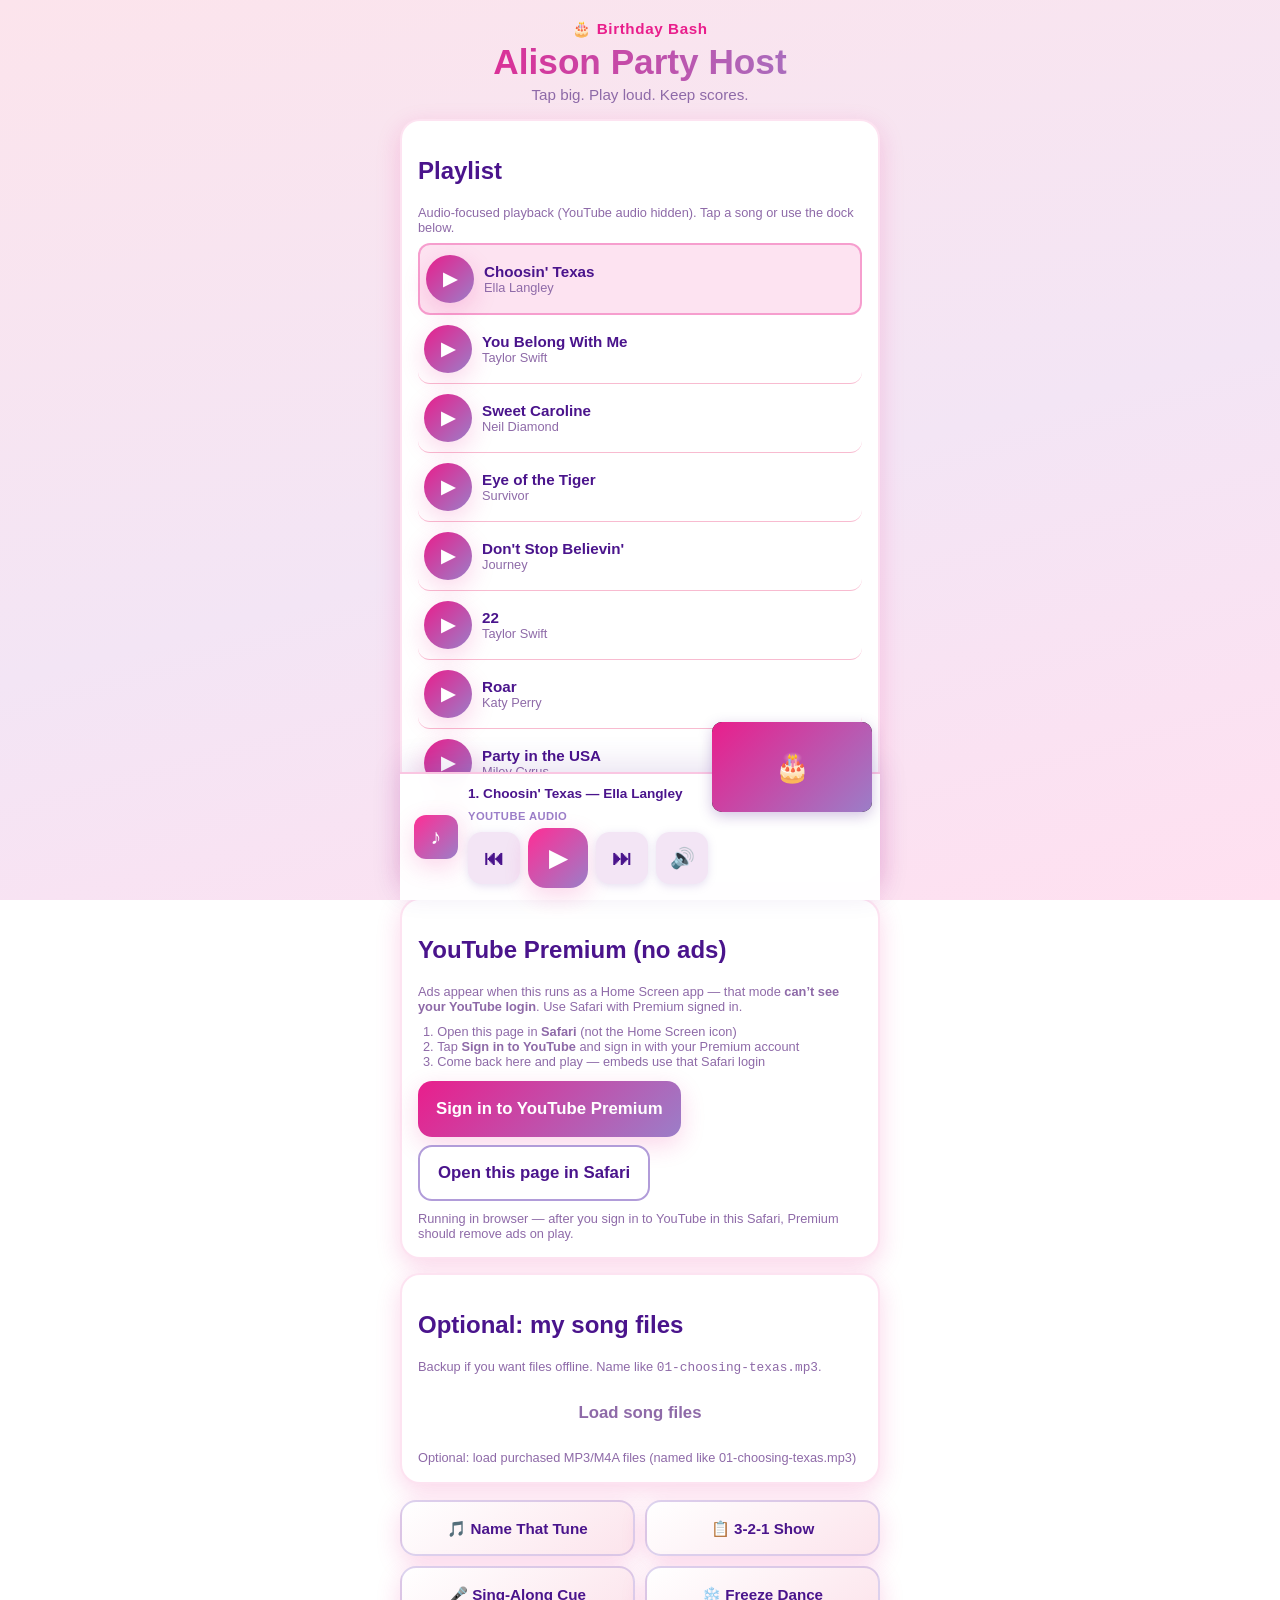
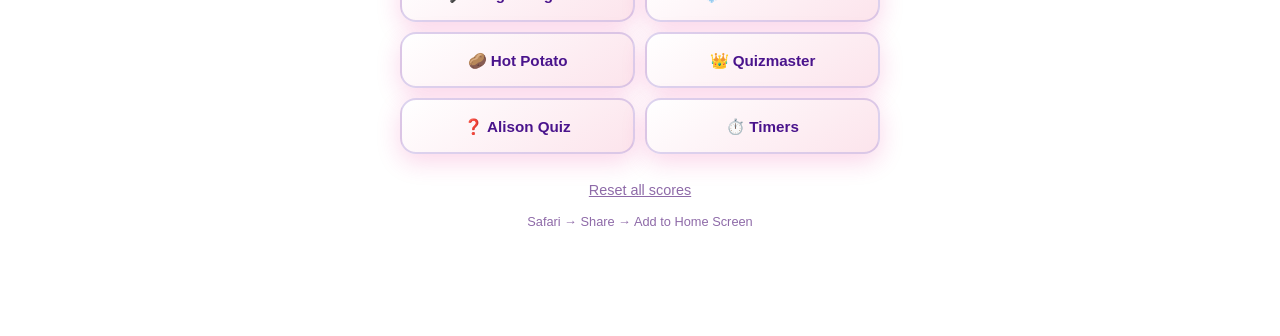
==== index.html @ 5fff385f "Use Safari YouTube login for Premium ads-off; leave standalone PWA." ====
<!DOCTYPE html>
<html lang="en">
<head>
  <meta charset="UTF-8" />
  <meta name="viewport" content="width=device-width, initial-scale=1, viewport-fit=cover, maximum-scale=1, user-scalable=no" />
  <meta name="apple-mobile-web-app-capable" content="no" />
  <meta name="apple-mobile-web-app-status-bar-style" content="black-translucent" />
  <meta name="apple-mobile-web-app-title" content="Alison Party" />
  <meta name="theme-color" content="#e91e8c" />
  <meta name="description" content="Birthday party game host for Alison" />
  <link rel="manifest" href="manifest.json" />
  <link rel="apple-touch-icon" href="icons/icon-192.png" />
  <link rel="icon" type="image/png" sizes="192x192" href="icons/icon-192.png" />
  <link rel="icon" type="image/svg+xml" href="icons/icon.svg" />
  <title>Alison Party Host 🎂</title>
  <style>
/* Alison Party Host — pink/lilac mobile-first PWA */
:root {
  --pink: #e91e8c;
  --pink-hot: #ff2d95;
  --lilac: #b19cd9;
  --lilac-deep: #9b7ec8;
  --bg: #fce4ec;
  --bg2: #f3e5f5;
  --card: #ffffff;
  --ink: #4a148c;
  --ink-soft: #6a1b9a;
  --muted: #8e6aa8;
  --success: #2e7d32;
  --danger: #c62828;
  --gold: #ffd54f;
  --shadow: 0 8px 24px rgba(233, 30, 140, 0.18);
  --radius: 20px;
  --tap: 56px;
  --safe-top: env(safe-area-inset-top, 0px);
  --safe-bot: env(safe-area-inset-bottom, 0px);
  --font: -apple-system, BlinkMacSystemFont, "Segoe UI", Roboto, "Helvetica Neue", sans-serif;
}

*, *::before, *::after { box-sizing: border-box; }

html, body {
  margin: 0;
  padding: 0;
  min-height: 100%;
  font-family: var(--font);
  background: linear-gradient(165deg, var(--bg) 0%, var(--bg2) 55%, #ffe0f0 100%);
  background-attachment: fixed;
  color: var(--ink);
  -webkit-tap-highlight-color: transparent;
  -webkit-text-size-adjust: 100%;
  touch-action: manipulation;
  user-select: none;
}

body {
  padding: calc(12px + var(--safe-top)) 14px calc(100px + var(--safe-bot));
}

#app {
  max-width: 480px;
  margin: 0 auto;
}

.view { display: none; animation: fadeIn 0.25s ease; }
.view.active { display: block; }

@keyframes fadeIn {
  from { opacity: 0; transform: translateY(6px); }
  to { opacity: 1; transform: none; }
}

/* Hero */
.hero {
  text-align: center;
  padding: 8px 4px 16px;
}
.eyebrow {
  margin: 0;
  font-size: 0.95rem;
  font-weight: 700;
  letter-spacing: 0.04em;
  color: var(--pink);
}
.hero h1 {
  margin: 4px 0;
  font-size: clamp(1.7rem, 7vw, 2.2rem);
  line-height: 1.15;
  background: linear-gradient(90deg, var(--pink), var(--lilac-deep));
  -webkit-background-clip: text;
  background-clip: text;
  color: transparent;
}
.sub {
  margin: 0;
  color: var(--muted);
  font-size: 0.95rem;
}

/* Cards */
.card {
  background: var(--card);
  border-radius: var(--radius);
  padding: 16px;
  box-shadow: var(--shadow);
  margin-bottom: 14px;
  border: 2px solid rgba(233, 30, 140, 0.12);
}
.card.tip { font-size: 0.95rem; color: var(--ink-soft); line-height: 1.4; }
.label {
  margin: 0 0 4px;
  font-size: 0.75rem;
  text-transform: uppercase;
  letter-spacing: 0.08em;
  color: var(--muted);
  font-weight: 700;
}
.song-title {
  margin: 0 0 10px;
  font-size: 1.35rem;
  font-weight: 800;
  line-height: 1.25;
}

/* Playlist */
.playlist {
  margin: 0;
  padding: 0;
  list-style: none;
}
.playlist li {
  display: flex;
  align-items: center;
  gap: 10px;
  padding: 10px 6px;
  border-bottom: 1px solid #f8bbd0;
  font-weight: 600;
  font-size: 0.95rem;
  border-radius: 12px;
  cursor: pointer;
}
.playlist li:last-child { border-bottom: none; }
.playlist li.playing {
  background: rgba(233, 30, 140, 0.12);
  border: 2px solid rgba(233, 30, 140, 0.35);
}
.playlist-play {
  flex-shrink: 0;
  width: 48px;
  height: 48px;
  border: none;
  border-radius: 50%;
  background: linear-gradient(135deg, var(--pink), var(--lilac-deep));
  color: #fff;
  font-size: 1.1rem;
  font-weight: 800;
  cursor: pointer;
  box-shadow: var(--shadow);
}
.playlist-text { flex: 1; min-width: 0; }
.playlist-title { display: block; font-weight: 700; }
.playlist .artist {
  display: block;
  font-weight: 500;
  font-size: 0.8rem;
  color: var(--muted);
}

/* Game grid */
.game-grid {
  display: grid;
  grid-template-columns: 1fr 1fr;
  gap: 10px;
  margin: 16px 0;
}
.game-btn {
  min-height: var(--tap);
  padding: 14px 10px;
  border: none;
  border-radius: 16px;
  background: linear-gradient(145deg, #fff 0%, #fce4ec 100%);
  color: var(--ink);
  font-size: 0.95rem;
  font-weight: 800;
  box-shadow: var(--shadow);
  border: 2px solid rgba(177, 156, 217, 0.45);
  cursor: pointer;
  line-height: 1.25;
  transition: transform 0.12s ease, box-shadow 0.12s;
}
.game-btn:active {
  transform: scale(0.96);
  box-shadow: 0 2px 8px rgba(233, 30, 140, 0.2);
}

/* View bar */
.view-bar {
  display: flex;
  align-items: center;
  gap: 10px;
  margin-bottom: 14px;
}
.view-bar h1 {
  margin: 0;
  font-size: 1.35rem;
  flex: 1;
}
.back {
  width: 48px;
  height: 48px;
  border-radius: 14px;
  border: none;
  background: #fff;
  color: var(--pink);
  font-size: 1.4rem;
  font-weight: 700;
  box-shadow: var(--shadow);
  cursor: pointer;
  flex-shrink: 0;
}

.coach {
  margin: 0 0 14px;
  color: var(--ink-soft);
  font-size: 0.95rem;
  line-height: 1.4;
}

/* Buttons */
.btn {
  min-height: var(--tap);
  padding: 12px 18px;
  border-radius: 14px;
  border: none;
  font-size: 1.05rem;
  font-weight: 800;
  cursor: pointer;
  font-family: inherit;
}
.btn.primary {
  background: linear-gradient(135deg, var(--pink), var(--lilac-deep));
  color: #fff;
  box-shadow: var(--shadow);
}
.btn.secondary {
  background: #fff;
  color: var(--ink);
  border: 2px solid var(--lilac);
}
.btn.ghost {
  background: transparent;
  color: var(--muted);
  width: 100%;
  margin-top: 8px;
}
.btn.danger {
  background: var(--danger);
  color: #fff;
  width: 100%;
  margin-top: 10px;
}
.btn.circle {
  width: 56px;
  height: 56px;
  border-radius: 50%;
  background: var(--lilac);
  color: #fff;
  font-size: 1.6rem;
  padding: 0;
  display: grid;
  place-items: center;
}
.btn.timer-preset {
  background: #fff;
  border: 2px solid var(--pink);
  color: var(--pink);
  flex: 1;
  min-width: 0;
  font-size: 0.95rem;
}
.btn.timer-preset.active {
  background: var(--pink);
  color: #fff;
}

.mega {
  display: block;
  width: 100%;
  min-height: 72px;
  margin: 10px 0;
  border: none;
  border-radius: 18px;
  font-size: 1.35rem;
  font-weight: 900;
  letter-spacing: 0.02em;
  cursor: pointer;
  font-family: inherit;
  box-shadow: var(--shadow);
  color: #fff;
  background: linear-gradient(135deg, var(--pink-hot), var(--lilac-deep));
}
.mega:active { transform: scale(0.97); }
.mega.buzz { background: linear-gradient(135deg, #ff6f00, #e91e8c); font-size: 1.6rem; min-height: 88px; }
.mega.play { background: linear-gradient(135deg, #43a047, #66bb6a); }
.mega.freeze { background: linear-gradient(135deg, #1565c0, #7e57c2); }

.row-btns {
  display: flex;
  gap: 10px;
  margin: 12px 0;
}
.row-btns .btn, .row-btns .mega { flex: 1; }
.row-btns.stack { flex-direction: column; }

/* Countdown / status displays */
.countdown-display {
  background: #fff;
  border-radius: 24px;
  min-height: 140px;
  display: grid;
  place-items: center;
  text-align: center;
  font-size: clamp(2.4rem, 12vw, 3.5rem);
  font-weight: 900;
  color: var(--pink);
  box-shadow: var(--shadow);
  margin-bottom: 14px;
  border: 3px solid rgba(233, 30, 140, 0.25);
  padding: 20px;
  line-height: 1.1;
  word-break: break-word;
}
.countdown-display.dance { color: #2e7d32; }
.countdown-display.dance.frozen { color: #1565c0; background: #e3f2fd; }
.countdown-display.potato { color: #ef6c00; }
.countdown-display.potato.stopped { color: var(--danger); background: #ffebee; }
.countdown-display.qm { font-size: clamp(1.8rem, 8vw, 2.6rem); color: var(--lilac-deep); }
.countdown-display.timer { font-variant-numeric: tabular-nums; font-size: clamp(3rem, 16vw, 4.5rem); }
.countdown-display.pulse { animation: pulse 0.5s ease; }
@keyframes pulse {
  0%, 100% { transform: scale(1); }
  50% { transform: scale(1.04); }
}

/* Teams */
.team-scores {
  display: flex;
  flex-direction: column;
  gap: 10px;
  margin: 12px 0;
}
.team-row {
  display: grid;
  grid-template-columns: 1fr auto auto auto;
  gap: 8px;
  align-items: center;
  background: #fff;
  padding: 12px;
  border-radius: 16px;
  box-shadow: var(--shadow);
  border: 2px solid transparent;
}
.team-row.winner {
  border-color: var(--gold);
  background: #fffde7;
}
.team-name {
  font-weight: 900;
  font-size: 1.2rem;
}
.team-score {
  font-size: 1.6rem;
  font-weight: 900;
  min-width: 2.2ch;
  text-align: center;
  color: var(--pink);
  font-variant-numeric: tabular-nums;
}
.team-row .btn.circle {
  width: 48px;
  height: 48px;
  font-size: 1.4rem;
}

.buzz-result {
  text-align: center;
  font-size: 1.4rem;
  font-weight: 900;
  color: var(--pink);
  padding: 12px;
  background: #fff;
  border-radius: 14px;
  margin: 8px 0;
  box-shadow: var(--shadow);
}
.buzz-result.hidden, .hidden { display: none !important; }

/* Song pick chips (freeze etc.) */
.music-links {
  display: flex;
  flex-wrap: wrap;
  gap: 8px;
}
.music-link {
  display: inline-flex;
  align-items: center;
  gap: 4px;
  padding: 10px 14px;
  min-height: 44px;
  border-radius: 999px;
  background: #f3e5f5;
  color: var(--ink);
  text-decoration: none;
  font-size: 0.85rem;
  font-weight: 700;
  border: 1px solid var(--lilac);
  cursor: pointer;
  font-family: inherit;
}
.music-link:active { transform: scale(0.97); }

.playlist-mini {
  margin-top: 12px;
  justify-content: center;
}

.yt-note {
  background: #fff3e0;
  border: 2px solid #ffb74d;
  color: #e65100;
  border-radius: 14px;
  padding: 12px 14px;
  font-weight: 700;
  font-size: 0.9rem;
  line-height: 1.35;
  margin: 0 0 12px;
}
.yt-note.hidden { display: none !important; }

/* Persistent mini player */
.mini-player {
  position: fixed;
  left: 0;
  right: 0;
  bottom: 0;
  z-index: 90;
  display: flex;
  align-items: center;
  gap: 10px;
  max-width: 480px;
  margin: 0 auto;
  padding: 12px 14px calc(12px + var(--safe-bot));
  background: rgba(255, 255, 255, 0.96);
  backdrop-filter: blur(12px);
  -webkit-backdrop-filter: blur(12px);
  border-top: 2px solid rgba(233, 30, 140, 0.25);
  box-shadow: 0 -8px 28px rgba(74, 20, 140, 0.12);
}
.mini-player::before {
  content: "♪";
  flex-shrink: 0;
  width: 44px;
  height: 44px;
  border-radius: 12px;
  display: grid;
  place-items: center;
  font-size: 1.35rem;
  font-weight: 900;
  color: #fff;
  background: linear-gradient(135deg, var(--pink-hot), var(--lilac-deep));
  box-shadow: var(--shadow);
}
.yt-shell {
  /* In-viewport so iOS won't kill audio; cover hides ad video */
  position: fixed;
  right: 8px;
  bottom: calc(88px + env(safe-area-inset-bottom, 0px));
  width: 160px;
  height: 90px;
  z-index: 85;
  pointer-events: none;
  border-radius: 10px;
  overflow: hidden;
  box-shadow: 0 4px 14px rgba(74, 20, 140, 0.25);
}
.yt-frame {
  position: absolute;
  inset: 0;
  width: 160px;
  height: 90px;
  opacity: 1;
  border: 0;
  background: #000;
}
.yt-frame iframe {
  width: 160px !important;
  height: 90px !important;
  border: 0;
  pointer-events: none;
}
.yt-cover {
  position: absolute;
  inset: 0;
  display: grid;
  place-items: center;
  font-size: 1.75rem;
  background: linear-gradient(135deg, #e91e8c, #9b7ec8);
  color: #fff;
  z-index: 2;
}
.mini-main {
  flex: 1;
  min-width: 0;
  display: flex;
  flex-direction: column;
  gap: 6px;
}
.mini-song-title {
  margin: 0;
  font-size: 0.85rem;
  font-weight: 800;
  color: var(--ink);
  white-space: nowrap;
  overflow: hidden;
  text-overflow: ellipsis;
  line-height: 1.2;
}
.mini-controls {
  display: flex;
  gap: 8px;
  align-items: center;
}
.mini-btn {
  width: 52px;
  height: 52px;
  border: none;
  border-radius: 14px;
  background: #f3e5f5;
  color: var(--ink);
  font-size: 1.25rem;
  font-weight: 800;
  cursor: pointer;
  font-family: inherit;
  box-shadow: 0 2px 8px rgba(155, 126, 200, 0.25);
  touch-action: manipulation;
  user-select: none;
  -webkit-user-select: none;
  -webkit-tap-highlight-color: transparent;
}
.mini-btn.play {
  width: 60px;
  height: 60px;
  border-radius: 18px;
  background: linear-gradient(135deg, var(--pink-hot), var(--lilac-deep));
  color: #fff;
  font-size: 1.45rem;
  box-shadow: var(--shadow);
}
.mini-btn:active { transform: scale(0.94); }

/* Cue steps */
.cue-steps {
  margin-top: 12px;
  display: flex;
  flex-direction: column;
  gap: 10px;
}
.cue-step {
  padding: 14px 16px;
  border-radius: 14px;
  font-weight: 800;
  font-size: 1.05rem;
  line-height: 1.3;
}
.cue-step.play { background: #e8f5e9; color: #1b5e20; border: 2px solid #81c784; }
.cue-step.mute { background: #ffebee; color: #b71c1c; border: 2px solid #ef9a9a; }
.cue-step.kids { background: #fff8e1; color: #e65100; border: 2px solid #ffcc80; }
.cue-step .step-num {
  display: inline-block;
  width: 28px;
  height: 28px;
  border-radius: 50%;
  background: currentColor;
  color: #fff;
  text-align: center;
  line-height: 28px;
  font-size: 0.85rem;
  margin-right: 8px;
  vertical-align: middle;
  /* fix: white text on colored bg via mix */
}
.cue-step.play .step-num { background: #1b5e20; color: #fff; }
.cue-step.mute .step-num { background: #b71c1c; color: #fff; }
.cue-step.kids .step-num { background: #e65100; color: #fff; }

.mega.mute-toggle {
  display: block;
  width: 100%;
  min-height: 96px;
  font-size: 1.75rem;
  letter-spacing: 0.04em;
  transition: background 0.15s ease, box-shadow 0.15s ease;
  touch-action: manipulation;
  user-select: none;
  -webkit-user-select: none;
  -webkit-tap-highlight-color: transparent;
}
.mega.mute-toggle.is-unmuted {
  background: linear-gradient(135deg, #e65100, #d32f2f);
  box-shadow: 0 8px 22px rgba(211, 47, 47, 0.4);
}
.mega.mute-toggle.is-muted {
  background: linear-gradient(135deg, #2e7d32, #66bb6a);
  box-shadow: 0 8px 22px rgba(46, 125, 50, 0.4);
}

.mute-status {
  margin: -0.25rem 0 0.35rem;
  padding: 0 0.25rem;
  font-size: 0.9rem;
  font-weight: 700;
  line-height: 1.35;
  color: var(--muted);
  text-align: center;
}
.mute-status.is-muted {
  color: #b71c1c;
}

.cue-timing {
  margin: 0 0 8px;
  font-size: 0.85rem;
  font-weight: 700;
  color: var(--muted);
  text-align: center;
}

.cue-step.active {
  box-shadow: 0 0 0 3px rgba(233, 30, 140, 0.45);
  transform: scale(1.02);
}
.cue-step.flash {
  animation: cueFlash 0.7s ease;
}
@keyframes cueFlash {
  0% { filter: brightness(1.25); }
  100% { filter: none; }
}
.cue-step.mute.active {
  background: #ffcdd2;
  border-color: #c62828;
}
.cue-step.kids.active {
  background: #ffe0b2;
  border-color: #ef6c00;
}
.cue-step.play.active {
  background: #c8e6c9;
  border-color: #2e7d32;
}

/* Freeze / potato extras */
.elim-row {
  display: flex;
  align-items: center;
  justify-content: center;
  gap: 16px;
  margin: 8px 0;
}
.big-num {
  font-size: 3rem;
  font-weight: 900;
  color: var(--pink);
  min-width: 2.5ch;
  text-align: center;
  font-variant-numeric: tabular-nums;
}
.timer-readout {
  text-align: center;
  font-size: 1.5rem;
  font-weight: 800;
  color: var(--muted);
  margin: -6px 0 10px;
  font-variant-numeric: tabular-nums;
}
.timer-presets {
  display: flex;
  gap: 8px;
  margin-bottom: 12px;
}


/* Alison Quiz */
.quiz-title {
  text-align: center;
  font-weight: 800;
  font-size: clamp(1.15rem, 4.5vw, 1.45rem);
  color: var(--pink);
  margin: 0 0 4px;
  letter-spacing: -0.01em;
}
.quiz-progress {
  text-align: center;
  font-weight: 700;
  font-size: 0.95rem;
  color: var(--muted);
  margin: 0 0 12px;
}
.quiz-card {
  margin-bottom: 12px;
}
.quiz-question {
  font-size: clamp(1.25rem, 5.5vw, 1.75rem);
  font-weight: 800;
  line-height: 1.35;
  color: var(--ink);
  margin: 0;
  text-align: center;
}
.quiz-choices {
  display: flex;
  flex-wrap: wrap;
  gap: 8px;
  justify-content: center;
  margin-top: 14px;
}
.quiz-chip {
  display: inline-block;
  padding: 10px 14px;
  border-radius: 999px;
  background: linear-gradient(135deg, #fce4ec, #f3e5f5);
  border: 2px solid var(--lilac);
  color: var(--ink);
  font-weight: 700;
  font-size: 0.95rem;
  line-height: 1.2;
}
#trivia-prev:disabled,
#trivia-next:disabled {
  opacity: 0.45;
  pointer-events: none;
}

/* Quizmaster */
.field-label {
  display: block;
  font-weight: 700;
  margin-bottom: 6px;
  font-size: 0.9rem;
}
textarea {
  width: 100%;
  border: 2px solid var(--lilac);
  border-radius: 12px;
  padding: 12px;
  font-family: inherit;
  font-size: 1rem;
  resize: vertical;
  margin-bottom: 10px;
  color: var(--ink);
  user-select: text;
  -webkit-user-select: text;
}

.home-foot {
  text-align: center;
  margin-top: 8px;
  padding-bottom: 8px;
}
.linkish {
  background: none;
  border: none;
  color: var(--muted);
  text-decoration: underline;
  font-size: 0.9rem;
  cursor: pointer;
  padding: 12px;
  font-family: inherit;
}
.hint {
  margin: 4px 0 0;
  font-size: 0.8rem;
  color: var(--muted);
}

/* Toast */
.toast {
  position: fixed;
  left: 50%;
  bottom: calc(100px + var(--safe-bot));
  transform: translateX(-50%);
  background: var(--ink);
  color: #fff;
  padding: 12px 20px;
  border-radius: 999px;
  font-weight: 700;
  font-size: 0.95rem;
  z-index: 100;
  box-shadow: 0 8px 24px rgba(0,0,0,0.25);
  max-width: 90vw;
  text-align: center;
}
.toast.hidden { display: none; }

/* Standalone PWA polish */
@media (display-mode: standalone) {
  body { padding-top: calc(20px + var(--safe-top)); }
}

@media (min-width: 500px) {
  .game-grid { grid-template-columns: 1fr 1fr; }
}

.buzz-grid {
  display: grid;
  grid-template-columns: 1fr 1fr 1fr;
  gap: 8px;
  margin: 8px 0 4px;
}
.buzz-grid .mega.buzz {
  margin: 0;
  min-height: 80px;
  font-size: 1.25rem;
  padding: 12px 6px;
}
.buzz-grid .mega.buzz:nth-child(1) { background: linear-gradient(135deg, #e91e8c, #f06292); }
.buzz-grid .mega.buzz:nth-child(2) { background: linear-gradient(135deg, #7e57c2, #b39ddb); }
.buzz-grid .mega.buzz:nth-child(3) { background: linear-gradient(135deg, #ff6f00, #ffb74d); }
.buzz-grid .mega.buzz:disabled {
  opacity: 0.45;
  transform: none;
}

/* Local audio + audio dock extras */
.local-audio-card label.btn {
  display: inline-flex;
  align-items: center;
  justify-content: center;
  cursor: pointer;
  margin: 0;
}
.local-audio-card input[type="file"] {
  position: absolute;
  width: 1px;
  height: 1px;
  opacity: 0;
  overflow: hidden;
  clip: rect(0,0,0,0);
}
#local-audio-status {
  margin: 8px 0 0;
  font-size: 0.8rem;
  color: var(--muted);
  line-height: 1.35;
}
#audio-source-badge {
  display: inline-block;
  margin-top: 2px;
  font-size: 0.7rem;
  font-weight: 800;
  letter-spacing: 0.04em;
  text-transform: uppercase;
  color: var(--lilac-deep);
}
#audio-source-badge.local { color: var(--success); }
.local-tag {
  font-style: normal;
  font-size: 0.7rem;
  font-weight: 800;
  color: var(--success);
  background: #e8f5e9;
  padding: 2px 6px;
  border-radius: 999px;
  margin-left: 4px;
  vertical-align: middle;
}
.playlist li.has-local .playlist-play {
  box-shadow: 0 0 0 2px #81c784;
}

.potato-song {
  text-align: center;
  font-size: 0.95rem;
  font-weight: 700;
  color: var(--muted);
  margin: -4px 0 8px;
}
.potato-progress-wrap {
  height: 6px;
  border-radius: 999px;
  background: rgba(239, 108, 0, 0.18);
  margin: 0 24px 12px;
  overflow: hidden;
}
.potato-progress-wrap.hidden { display: none; }
.potato-progress {
  height: 100%;
  width: 0%;
  border-radius: 999px;
  background: linear-gradient(90deg, #ffb74d, #ef6c00);
}
.countdown-display.potato.passing {
  animation: potato-spin-vibe 1.1s ease-in-out infinite;
}
@keyframes potato-spin-vibe {
  0%, 100% { transform: scale(1) rotate(-2deg); }
  50% { transform: scale(1.04) rotate(2deg); }
}
.timer-readout.flash-stop {
  color: var(--danger);
  font-weight: 900;
}




#view-lyrics {
  padding-bottom: 24px;
}
#view-lyrics .mega.mute-toggle {
  position: relative;
  z-index: 5;
}

</style>
</head>
<body>
  <div id="app">
    <!-- HOME -->
    <section id="view-home" class="view active">
      <header class="hero">
        <p class="eyebrow">🎂 Birthday Bash</p>
        <h1>Alison Party Host</h1>
        <p class="sub">Tap big. Play loud. Keep scores.</p>
      </header>

      <p id="yt-note" class="yt-note hidden" role="status"></p>

      <div class="card playlist-card">
        <h2>Playlist</h2>
        <p class="hint" style="margin:0 0 8px">Audio-focused playback (YouTube audio hidden). Tap a song or use the dock below.</p>
        <ol id="playlist" class="playlist"></ol>
      </div>

      <div class="card premium-card" id="premium-card">
        <h2>YouTube Premium (no ads)</h2>
        <p class="hint" style="margin:0 0 10px">Ads appear when this runs as a Home Screen app — that mode <strong>can’t see your YouTube login</strong>. Use Safari with Premium signed in.</p>
        <ol class="hint" style="margin:0 0 12px;padding-left:1.2rem">
          <li>Open this page in <strong>Safari</strong> (not the Home Screen icon)</li>
          <li>Tap <strong>Sign in to YouTube</strong> and sign in with your Premium account</li>
          <li>Come back here and play — embeds use that Safari login</li>
        </ol>
        <button type="button" id="btn-yt-signin" class="btn primary">Sign in to YouTube Premium</button>
        <button type="button" id="btn-open-safari" class="btn secondary" style="margin-top:8px">Open this page in Safari</button>
        <p id="premium-status" class="hint" style="margin:10px 0 0"></p>
      </div>

      <div class="card local-audio-card">
        <h2>Optional: my song files</h2>
        <p class="hint" style="margin:0 0 10px">Backup if you want files offline. Name like <code>01-choosing-texas.mp3</code>.</p>
        <label class="btn ghost" for="local-audio-input">Load song files</label>
        <input type="file" id="local-audio-input" accept="audio/*,.mp3,.m4a,.aac,.wav,.ogg" multiple />
        <p id="local-audio-status">Optional</p>
      </div>

      <nav class="game-grid" aria-label="Games">
        <button class="game-btn" data-view="name-tune">🎵 Name That Tune</button>
        <button class="game-btn" data-view="wipe">📋 3-2-1 Show</button>
        <button class="game-btn" data-view="lyrics">🎤 Sing-Along Cue</button>
        <button class="game-btn" data-view="freeze">❄️ Freeze Dance</button>
        <button class="game-btn" data-view="potato">🥔 Hot Potato</button>
        <button class="game-btn" data-view="quizmaster">👑 Quizmaster</button>
        <button class="game-btn" data-view="trivia">❓ Alison Quiz</button>
        <button class="game-btn" data-view="timers">⏱️ Timers</button>
      </nav>

      <footer class="home-foot">
        <button type="button" id="btn-reset-scores" class="linkish">Reset all scores</button>
        <p class="hint">Safari → Share → Add to Home Screen</p>
      </footer>
    </section>

    <!-- NAME THAT TUNE -->
    <section id="view-name-tune" class="view">
      <header class="view-bar">
        <button type="button" class="back" data-view="home" aria-label="Back">←</button>
        <h1>Name That Tune</h1>
      </header>
      <div class="card song-now">
        <p class="label">Now playing</p>
        <p id="ntt-song" class="song-title">—</p>
        <div class="row-btns">
          <button type="button" id="ntt-play" class="btn primary">▶ Play clip</button>
          <button type="button" id="ntt-pause" class="btn secondary">⏸ Pause</button>
        </div>
      </div>
      <p class="coach" style="margin-top:0">First team to tap wins the buzz:</p>
      <div class="buzz-grid" id="ntt-buzz-grid">
        <button type="button" class="mega buzz team-buzz" data-team="A">🔔 A</button>
        <button type="button" class="mega buzz team-buzz" data-team="B">🔔 B</button>
        <button type="button" class="mega buzz team-buzz" data-team="C">🔔 C</button>
      </div>
      <p id="ntt-buzzed" class="buzz-result hidden"></p>
      <div class="team-scores" id="ntt-teams"></div>
      <div class="row-btns">
        <button type="button" id="ntt-prev" class="btn secondary">◀ Prev</button>
        <button type="button" id="ntt-next" class="btn primary">Next ▶</button>
      </div>
      <button type="button" id="ntt-clear-buzz" class="btn ghost">Clear buzz</button>
    </section>

    <!-- WIPE BOARD 3-2-1 -->
    <section id="view-wipe" class="view">
      <header class="view-bar">
        <button type="button" class="back" data-view="home" aria-label="Back">←</button>
        <h1>3-2-1 Show</h1>
      </header>
      <p class="coach">Kids write answer on wipe board. Host counts down. Reveal together!</p>
      <div id="wipe-display" class="countdown-display">Ready</div>
      <div class="row-btns stack">
        <button type="button" id="wipe-go" class="mega">3 · 2 · 1 · SHOW!</button>
        <button type="button" id="wipe-reset" class="btn secondary">Reset</button>
      </div>
      <div class="card tip">
        <strong>Host tip:</strong> Pause music, say the prompt, give ~15s to write, then hit the button.
      </div>
    </section>

    <!-- LYRIC CUE CARDS -->
    <section id="view-lyrics" class="view">
      <header class="view-bar">
        <button type="button" class="back" data-view="home" aria-label="Back">←</button>
        <h1>Sing-Along Cue</h1>
      </header>
      <p class="coach">Host mute for kids to sing the hook — no full lyrics. Big MUTE / UNMUTE (same as bottom 🔊) — song keeps playing while muted.</p>
      <div class="card cue-card">
        <p class="label">Song</p>
        <p id="lyric-song" class="song-title">—</p>
        <div id="lyric-steps" class="cue-steps"></div>
      </div>
      <div class="row-btns stack">
        <button type="button" id="lyric-mute-toggle" class="mega mute-toggle is-unmuted" aria-pressed="false">🔇 MUTE</button>
        <p id="lyric-mute-status" class="mute-status" aria-live="polite">Playing</p>
        <button type="button" id="lyric-play" class="mega play">▶ PLAY FROM START</button>
      </div>
      <div class="row-btns">
        <button type="button" id="lyric-prev" class="btn secondary">◀ Prev</button>
        <button type="button" id="lyric-next" class="btn primary">Next ▶</button>
      </div>
    </section>

    <!-- FREEZE DANCE -->
    <section id="view-freeze" class="view">
      <header class="view-bar">
        <button type="button" class="back" data-view="home" aria-label="Back">←</button>
        <h1>Freeze Dance</h1>
      </header>
      <p class="coach">Separate dance playlist (not Music Game / not Hot Potato). PLAY loads a tween hit mid-song; FREEZE pauses.</p>
      <div id="freeze-status" class="countdown-display dance">💃 DANCE!</div>
      <div class="row-btns">
        <button type="button" id="freeze-play" class="mega play">▶ PLAY</button>
        <button type="button" id="freeze-pause" class="mega freeze">❄ FREEZE</button>
      </div>
      <div class="card">
        <p class="label">Still in</p>
        <div class="elim-row">
          <button type="button" id="freeze-minus" class="btn circle">−</button>
          <span id="freeze-count" class="big-num">12</span>
          <button type="button" id="freeze-plus" class="btn circle">+</button>
        </div>
        <button type="button" id="freeze-elim" class="btn danger">Eliminate 1 (moved)</button>
        <button type="button" id="freeze-reset-count" class="btn ghost">Reset count</button>
      </div>
      <div class="music-links playlist-mini" id="freeze-links"></div>
    </section>

    <!-- HOT POTATO -->
    <section id="view-potato" class="view">
      <header class="view-bar">
        <button type="button" class="back" data-view="home" aria-label="Back">←</button>
        <h1>Hot Potato / Prize Pass</h1>
      </header>
      <p class="coach">Auto music — separate tween playlist (not the sing-along nine). Tap Start Round; music stops itself.</p>
      <div id="potato-status" class="countdown-display potato">🥔 Ready</div>
      <p id="potato-song" class="potato-song">—</p>
      <div id="potato-progress-wrap" class="potato-progress-wrap hidden" aria-hidden="true">
        <div id="potato-progress" class="potato-progress"></div>
      </div>
      <p id="potato-timer" class="timer-readout">Tap Start Round</p>
      <div class="row-btns stack">
        <button type="button" id="potato-start" class="mega">▶ Start Round</button>
        <button type="button" id="potato-stop" class="mega freeze">STOP NOW</button>
        <button type="button" id="potato-reset" class="btn secondary">Reset</button>
      </div>
      <div class="card tip">
        Auto-stop <strong>15–20s</strong> (secret — no countdown for the room). Starts mid-song (energetic offset). Separate tween hits; Music Game playlist untouched. STOP NOW is host override only.
      </div>
    </section>

    <!-- QUIZMASTER -->
    <section id="view-quizmaster" class="view">
      <header class="view-bar">
        <button type="button" class="back" data-view="home" aria-label="Back">←</button>
        <h1>Alison Quizmaster</h1>
      </header>
      <p class="coach">Rotate who asks the next question. Birthday girl goes first!</p>
      <div id="qm-name" class="countdown-display qm">Alison 👑</div>
      <div class="row-btns">
        <button type="button" id="qm-next" class="mega">Next quizmaster →</button>
      </div>
      <div class="card">
        <label class="field-label" for="qm-roster">Roster (one name per line)</label>
        <textarea id="qm-roster" rows="6" spellcheck="false"></textarea>
        <button type="button" id="qm-save" class="btn primary">Save roster</button>
      </div>
    </section>

    <!-- ALISON QUIZ / TRIVIA -->
    <section id="view-trivia" class="view">
      <header class="view-bar">
        <button type="button" class="back" data-view="home" aria-label="Back">←</button>
        <h1>Alison Quiz</h1>
      </header>
      <p class="quiz-title">How Well Do You Know Alison?</p>
      <p id="trivia-progress" class="quiz-progress">Question 1 of 10</p>
      <div class="card quiz-card">
        <p id="trivia-question" class="quiz-question">—</p>
        <div id="trivia-choices" class="quiz-choices hidden" aria-label="Guest choice prompts"></div>
      </div>
      <p class="coach">Open-ended — Alison/host judges live. Tap +1 when you accept a team’s answer.</p>
      <div class="row-btns">
        <button type="button" id="trivia-prev" class="btn secondary">← Prev</button>
        <button type="button" id="trivia-next" class="btn primary">Next →</button>
      </div>
      <div class="team-scores" id="trivia-teams"></div>
      <button type="button" id="trivia-reset" class="btn ghost">Reset quiz scores</button>
    </section>

    <!-- TIMERS -->
    <section id="view-timers" class="view">
      <header class="view-bar">
        <button type="button" class="back" data-view="home" aria-label="Back">←</button>
        <h1>Timers</h1>
      </header>
      <div id="timer-display" class="countdown-display timer">1:00</div>
      <div class="timer-presets">
        <button type="button" class="btn timer-preset" data-sec="60">1 min</button>
        <button type="button" class="btn timer-preset" data-sec="180">3 min</button>
        <button type="button" class="btn timer-preset" data-sec="300">5 min</button>
        <button type="button" class="btn timer-preset" data-sec="600">10 min</button>
      </div>
      <div class="row-btns">
        <button type="button" id="timer-start" class="btn primary">Start</button>
        <button type="button" id="timer-pause" class="btn secondary">Pause</button>
        <button type="button" id="timer-reset" class="btn ghost">Reset</button>
      </div>
      <p id="timer-done" class="buzz-result hidden">⏰ Time’s up!</p>
    </section>
  </div>

  <!-- Audio dock: YouTube iframe kept but visually hidden -->
  <div id="mini-player" class="mini-player" aria-label="Audio player">
    <div class="yt-shell" aria-hidden="true">
      <div id="yt-player" class="yt-frame"></div>
      <div class="yt-cover">🎂</div>
    </div>
    <div class="mini-main">
      <p id="mini-song-title" class="mini-song-title">1. Choosin' Texas — Ella Langley</p>
      <span id="audio-source-badge">YouTube audio</span>
      <div class="mini-controls">
        <button type="button" id="mini-prev" class="mini-btn" aria-label="Previous">⏮</button>
        <button type="button" id="mini-play" class="mini-btn play" aria-label="Play or pause">▶</button>
        <button type="button" id="mini-next" class="mini-btn" aria-label="Next">⏭</button>
        <button type="button" id="mini-mute" class="mini-btn" aria-label="Mute">🔊</button>
      </div>
    </div>
  </div>

  <div id="toast" class="toast hidden" role="status"></div>
  <script>
/* Alison Party Host — party ASAP + in-app YouTube player */
(function () {
  'use strict';

  const STORAGE_KEY = 'alison-party-v1';

  /* youtubeId: prefer Official Audio / Topic / lyric audio (verified oEmbed 2026-09-20) */
  /* localKey: optional same-folder filename stem for purchased tracks */
  const PLAYLIST = [
    { id: 1, title: "Choosin' Texas", artist: 'Ella Langley', youtubeId: 'xukbqwRuN5w', localKey: '01-choosing-texas' },
    { id: 2, title: 'You Belong With Me', artist: 'Taylor Swift', youtubeId: 'uD8d1KrDQcY', localKey: '02-you-belong-with-me' },
    { id: 3, title: 'Sweet Caroline', artist: 'Neil Diamond', youtubeId: '4F_RCWVoL4s', localKey: '03-sweet-caroline' },
    { id: 4, title: 'Eye of the Tiger', artist: 'Survivor', youtubeId: 'S-LO6dctBms', localKey: '04-eye-of-the-tiger' },
    { id: 5, title: "Don't Stop Believin'", artist: 'Journey', youtubeId: '1k8craCGpgs', localKey: '05-dont-stop-believin' },
    { id: 6, title: '22', artist: 'Taylor Swift', youtubeId: 'xGWTv4IQ7vQ', localKey: '06-22' },
    { id: 7, title: 'Roar', artist: 'Katy Perry', youtubeId: '9VcDnWMOBtw', localKey: '07-roar' },
    { id: 8, title: 'Party in the USA', artist: 'Miley Cyrus', youtubeId: 'R1kOdTm9FBk', localKey: '08-party-in-the-usa' },
    { id: 9, title: 'Shake It Off', artist: 'Taylor Swift', youtubeId: 'H59xVMF4zxE', localKey: '09-shake-it-off' }
  ];

  /* Hot Potato / Prize Pass — separate tween playlist (NOT Music Game nine). Prefer Topic / Official Audio. */
  const POTATO_PLAYLIST = [
    { id: 'p1', title: 'Espresso', artist: 'Sabrina Carpenter', youtubeId: '51zjlMhdSTE', startBias: [20, 55] },
    { id: 'p2', title: 'HOT TO GO!', artist: 'Chappell Roan', youtubeId: 'GJAt8bqW00E', startBias: [15, 50] },
    { id: 'p3', title: 'APT.', artist: 'ROSÉ & Bruno Mars', youtubeId: '8Ebqe2Dbzls', startBias: [20, 55] },
    { id: 'p4', title: 'Birds of a Feather', artist: 'Billie Eilish', youtubeId: 'd5gf9dXbPi0', startBias: [25, 60] },
    { id: 'p5', title: 'Dance the Night', artist: 'Dua Lipa', youtubeId: 'OiC1rgCPmUQ', startBias: [20, 55] },
    { id: 'p6', title: 'Levitating', artist: 'Dua Lipa', youtubeId: 'OsfAnsMY21M', startBias: [25, 60] },
    { id: 'p7', title: 'Sunroof', artist: 'Nicky Youre / dazy', youtubeId: 'eZCWyFNV_ZM', startBias: [20, 50] },
    { id: 'p8', title: 'Dynamite', artist: 'BTS', youtubeId: 'NvK9APEhcdk', startBias: [15, 50] },
    { id: 'p9', title: 'As It Was', artist: 'Harry Styles', youtubeId: 'wa5gkHMqbls', startBias: [20, 55] },
    { id: 'p10', title: 'Cruel Summer', artist: 'Taylor Swift', youtubeId: 'ic8j13piAhQ', startBias: [25, 60] },
    { id: 'p11', title: 'Flowers', artist: 'Miley Cyrus', youtubeId: 'BkSSOGNeWTM', startBias: [20, 55] },
    { id: 'p12', title: 'What Makes You Beautiful', artist: 'One Direction', youtubeId: 'd57qSDCxVA4', startBias: [20, 50] }
  ];

  /* Freeze Dance — separate tween playlist (NOT Music Game nine, NOT potato twelve). Prefer Topic / Official Audio. */
  /* youtubeIds oEmbed-verified 2026-09-20 */
  const FREEZE_PLAYLIST = [
    { id: 'f1', title: 'Anti-Hero', artist: 'Taylor Swift', youtubeId: 'b1kbLwvqugk', startBias: [25, 55] },
    { id: 'f2', title: 'Blank Space', artist: 'Taylor Swift', youtubeId: 'e-ORhEE9VVg', startBias: [20, 50] },
    { id: 'f3', title: 'Style', artist: 'Taylor Swift', youtubeId: '-CmadmM5cOk', startBias: [20, 55] },
    { id: 'f4', title: 'Butter', artist: 'BTS', youtubeId: 'WMweEpGlu_U', startBias: [15, 45] },
    { id: 'f5', title: 'Uptown Funk', artist: 'Mark Ronson / Bruno Mars', youtubeId: 'OPf0YbXqDm0', startBias: [20, 50] },
    { id: 'f6', title: "Can't Stop the Feeling!", artist: 'Justin Timberlake', youtubeId: 'ru0K8uYEZWw', startBias: [15, 45] },
    { id: 'f7', title: 'Happy', artist: 'Pharrell Williams', youtubeId: 'ZbZSe6N_BXs', startBias: [20, 55] },
    { id: 'f8', title: 'Treasure', artist: 'Bruno Mars', youtubeId: 'nPvuNsRccVw', startBias: [20, 50] },
    { id: 'f9', title: 'Watermelon Sugar', artist: 'Harry Styles', youtubeId: 'E07s5ZYygMg', startBias: [15, 45] },
    { id: 'f10', title: 'good 4 u', artist: 'Olivia Rodrigo', youtubeId: 'gNi_6U5Pm_o', startBias: [15, 40] },
    { id: 'f11', title: 'September', artist: 'Earth, Wind & Fire', youtubeId: 'Gs069dndIYk', startBias: [20, 55] },
    { id: 'f12', title: 'Shut Up and Dance', artist: 'WALK THE MOON', youtubeId: 'nbcCG7PkI18', startBias: [15, 45] }
  ];

  /* Host timing cards only — NO full copyrighted lyrics */
  /* startAt/muteAt/unmuteAt = seconds; startAt 0 = from beginning; catchiest shout/title hook only (~3–8s) */
  const LYRIC_CUES = {
    1: {
      play: 'Play from the start (verse → chorus)',
      mute: 'MUTE “choosin’ Texas” shout hook',
      kids: 'Kids shout “choosin’ Texas!” (~6s)',
      startAt: 0, muteAt: 70, unmuteAt: 76
    },
    2: {
      play: 'Play from the start',
      mute: 'MUTE “you belong with me” hook',
      kids: 'Kids finish “you belong with me” (~5s)',
      startAt: 0, muteAt: 61, unmuteAt: 66
    },
    3: {
      play: 'Play from the start',
      mute: 'MUTE “Sweet Caroline” title hook',
      kids: 'Kids shout “Sweet Caroline!” (~5s)',
      startAt: 0, muteAt: 63, unmuteAt: 68
    },
    4: {
      play: 'Play from the start (riff in)',
      mute: 'MUTE title line hook',
      kids: 'Kids belt “Eye of the Tiger!” (~6s)',
      startAt: 0, muteAt: 83, unmuteAt: 89
    },
    5: {
      play: 'Play from the start (long build)',
      mute: 'MUTE “don’t stop believin’” hook',
      kids: 'Kids finish “don’t stop believin’!” (~6s)',
      startAt: 0, muteAt: 203, unmuteAt: 209
    },
    6: {
      play: 'Play from the start',
      mute: 'MUTE “feeling 22” hook',
      kids: 'Kids shout “feeling 22!” (~5s)',
      startAt: 0, muteAt: 44, unmuteAt: 49
    },
    7: {
      play: 'Play from the start',
      mute: 'MUTE “hear me roar” hook',
      kids: 'Kids ROAR “hear me roar!” (~5s)',
      startAt: 0, muteAt: 55, unmuteAt: 60
    },
    8: {
      play: 'Play from the start',
      mute: 'MUTE “party in the USA” hook',
      kids: 'Kids finish “party in the USA!” (~6s)',
      startAt: 0, muteAt: 58, unmuteAt: 64
    },
    9: {
      play: 'Play from the start',
      mute: 'MUTE “shake it off” hook',
      kids: 'Kids shout “shake it off!” (~5s)',
      startAt: 0, muteAt: 52, unmuteAt: 57
    }
  };


  /* How Well Do You Know Alison? — open-ended; host/Alison judges live (no answer key) */
  const QUIZ_QUESTIONS = [
    { q: "What is Alison’s absolute favorite food?" },
    { q: "If Alison could only listen to one song or artist on repeat for the rest of her life, who or what would it be?" },
    { q: "What is her favorite color?" },
    { q: "What does Alison want to be when she grows up?" },
    {
      q: "What is the name of her favorite movie or TV show right now?",
      choices: ["Super Girl", "Yes Day", "27 Dresses"]
    },
    { q: "If she had a completely free afternoon, what is her favorite hobby or thing to do for fun?" },
    {
      q: "What is her go-to flavor when she gets ice cream?",
      choices: ["Sea Salt Caramel", "Strawberry", "Chocolate"]
    },
    { q: "Which subject is her favorite in school?" },
    { q: "What is her favorite holiday or time of the year?" },
    { q: "If Alison could magically have any pet in the world (real or imaginary), what would she choose?" }
  ];

  const DEFAULT_STATE = {
    nttScores: { A: 0, B: 0, C: 0 },
    nttIndex: 0,
    triviaScores: { A: 0, B: 0, C: 0 },
    triviaIndex: 0,
    freezeCount: 12,
    lyricIndex: 0,
    qmRoster: ['Alison 👑', 'Guest 1', 'Guest 2', 'Guest 3', 'Guest 4'],
    qmIndex: 0,
    musicIndex: 0
  };

  let state = loadState();
  let nttBuzzed = null;
  let wipeTimer = null;
  let potatoTimer = null;
  let potatoDeadline = 0;
  let potatoTick = null;
  let potatoMode = false;
  let potatoSong = null;
  let potatoOrder = [];
  let potatoOrderIdx = 0;
  let potatoSavedMusicIndex = null;
  let potatoRoundActive = false;
  let freezeMode = false;
  let freezeSong = null;
  let freezeOrder = [];
  let freezeOrderIdx = 0;
  let freezeSavedMusicIndex = null;
  let freezeIndex = 0;
  let timerSec = 60;
  let timerLeft = 60;
  let timerId = null;
  let timerRunning = false;

  /* —— Audio dock (hidden YouTube + optional local HTML5) —— */
  let ytPlayer = null;
  let musicReady = false;
  let musicMuted = false;
  let lyricCutWallStart = 0;
  let lyricCutMediaAt = 0;
  let musicPlaying = false;
  let pendingPlay = false;
  let freezePlayGuardUntil = 0;
  let warnedYtAds = false;
  let lastYtStartSeconds = 0;
  /** @type {HTMLAudioElement|null} */
  let htmlAudio = null;
  /** song.id -> { url, name, source: 'file'|'folder' } */
  const localTracks = {};
  let usingLocal = false;

  function loadState() {
    try {
      const raw = localStorage.getItem(STORAGE_KEY);
      if (!raw) return structuredClone(DEFAULT_STATE);
      return { ...structuredClone(DEFAULT_STATE), ...JSON.parse(raw) };
    } catch {
      return structuredClone(DEFAULT_STATE);
    }
  }

  function saveState() {
    try {
      localStorage.setItem(STORAGE_KEY, JSON.stringify({
        nttScores: state.nttScores,
        nttIndex: state.nttIndex,
        triviaScores: state.triviaScores,
        triviaIndex: state.triviaIndex,
        freezeCount: state.freezeCount,
        lyricIndex: state.lyricIndex,
        qmRoster: state.qmRoster,
        qmIndex: state.qmIndex,
        musicIndex: state.musicIndex
      }));
    } catch (_) { /* ignore quota */ }
  }

  function structuredClone(obj) {
    return JSON.parse(JSON.stringify(obj));
  }

  function toast(msg) {
    const el = document.getElementById('toast');
    if (!el) return;
    el.textContent = msg;
    el.classList.remove('hidden');
    clearTimeout(toast._t);
    toast._t = setTimeout(() => el.classList.add('hidden'), 2200);
  }

  function currentSong() {
    const i = ((state.musicIndex % PLAYLIST.length) + PLAYLIST.length) % PLAYLIST.length;
    state.musicIndex = i;
    return PLAYLIST[i];
  }

  function activePlaybackSong() {
    if (potatoMode && potatoSong) return potatoSong;
    if (freezeMode && freezeSong) return freezeSong;
    return currentSong();
  }

  /** Random energetic offset (seconds) for potato/freeze mid-song starts. */
  function energeticStartSeconds(song) {
    if (song && Array.isArray(song.startBias) && song.startBias.length >= 2) {
      const lo = Number(song.startBias[0]);
      const hi = Number(song.startBias[1]);
      if (Number.isFinite(lo) && Number.isFinite(hi) && hi > lo) {
        return Math.round(lo + Math.random() * (hi - lo));
      }
    }
    if (song && typeof song.startBias === 'number' && song.startBias > 0) {
      return Math.round(song.startBias);
    }
    // Default: ~15–45% of a typical ~3:20 tween hit → ~20–60s, varies each round
    return Math.round(20 + Math.random() * 40);
  }

  function playYtNudge() {
    if (!ytPlayer || !musicReady) return;
    try { ytPlayer.playVideo(); } catch (_) {}
    try { if (!musicMuted) ytPlayer.unMute(); } catch (_) {}
    musicPlaying = true;
    updateMiniUI();
  }

  function loadAndPlayYt(videoId, startSeconds) {
    const startAt = Math.max(0, Number(startSeconds) || 0);
    lastYtStartSeconds = startAt;
    if (!musicReady || !ytPlayer) {
      pendingPlay = true;
      toast('Loading audio… tap again in a sec');
      return false;
    }
    try {
      pendingPlay = true;
      freezePlayGuardUntil = Date.now() + 2500; /* anti iOS hidden-pause */
      ytPlayer.loadVideoById({ videoId: videoId, startSeconds: startAt });
      playYtNudge();
      setTimeout(() => {
        try {
          const st = ytPlayer.getPlayerState();
          if (st !== 1) playYtNudge();
        } catch (_) { playYtNudge(); }
      }, 300);
      if (!warnedYtAds && Object.keys(localTracks).length === 0) {
        warnedYtAds = true;
        toast('If you see ads: Sign in to YouTube Premium in Safari (Home)');
      }
      return true;
    } catch (e) {
      toast('Could not load track');
      return false;
    }
  }

  function songLabel(song, index) {
    return (index + 1) + '. ' + song.title + (song.artist ? ' — ' + song.artist : '');
  }

  function updateMiniUI() {
    const song = activePlaybackSong();
    const titleEl = document.getElementById('mini-song-title');
    if (titleEl) {
      if (potatoMode && potatoSong) {
        titleEl.textContent = '🥔 ' + potatoSong.title + (potatoSong.artist ? ' — ' + potatoSong.artist : '');
      } else if (freezeMode && freezeSong) {
        titleEl.textContent = '❄️ ' + freezeSong.title + (freezeSong.artist ? ' — ' + freezeSong.artist : '');
      } else {
        const src = hasLocal(song) ? ' · local' : '';
        titleEl.textContent = songLabel(song, state.musicIndex) + src;
      }
    }

    const playBtn = document.getElementById('mini-play');
    if (playBtn) playBtn.textContent = musicPlaying ? '⏸' : '▶';

    const muteBtn = document.getElementById('mini-mute');
    if (muteBtn) {
      muteBtn.textContent = musicMuted ? '🔇' : '🔊';
      muteBtn.setAttribute('aria-label', musicMuted ? 'Unmute' : 'Mute');
    }
    updateLyricMuteUI();

    const badge = document.getElementById('audio-source-badge');
    if (badge) {
      badge.textContent = hasLocal(song) ? 'Local audio' : 'YouTube audio';
      badge.classList.toggle('local', !!hasLocal(song));
    }

    document.querySelectorAll('.playlist li').forEach((li) => {
      const idx = Number(li.dataset.index);
      li.classList.toggle('playing', idx === state.musicIndex);
      const s = PLAYLIST[idx];
      li.classList.toggle('has-local', !!(s && hasLocal(s)));
    });

    const localStatus = document.getElementById('local-audio-status');
    if (localStatus) {
      const n = Object.keys(localTracks).length;
      localStatus.textContent = n
        ? n + ' local track' + (n === 1 ? '' : 's') + ' loaded — preferred over YouTube'
        : 'Optional: load purchased MP3/M4A files (named like 01-choosing-texas.mp3)';
    }
  }

  function hasLocal(song) {
    return !!(song && localTracks[song.id] && localTracks[song.id].url);
  }

  function ensureHtmlAudio() {
    if (htmlAudio) return htmlAudio;
    htmlAudio = new Audio();
    htmlAudio.preload = 'auto';
    htmlAudio.addEventListener('play', () => { musicPlaying = true; updateMiniUI(); });
    htmlAudio.addEventListener('pause', () => {
      if (!htmlAudio || htmlAudio.ended) return;
      musicPlaying = false;
      updateMiniUI();
    });
    htmlAudio.addEventListener('ended', () => {
      musicPlaying = false;
      loadTrack(state.musicIndex + 1, true);
      musicPlay();
    });
    htmlAudio.addEventListener('error', () => {
      toast('Local file failed — trying YouTube');
      const song = currentSong();
      delete localTracks[song.id];
      usingLocal = false;
      updateMiniUI();
      if (musicReady && ytPlayer) musicPlay();
    });
    return htmlAudio;
  }

  function pauseHtmlAudio() {
    if (!htmlAudio) return;
    try { htmlAudio.pause(); } catch (_) {}
  }

  function pauseYouTube() {
    if (!ytPlayer || !musicReady) return;
    try { ytPlayer.pauseVideo(); } catch (_) {}
  }

  function stopAllForSwitch() {
    pauseHtmlAudio();
    pauseYouTube();
  }

  function matchLocalFile(fileName) {
    const base = String(fileName).replace(/\.[^.]+$/, '').toLowerCase();
    const num = base.match(/^0?(\d{1,2})/);
    if (num) {
      const n = Number(num[1]);
      if (n >= 1 && n <= PLAYLIST.length) return PLAYLIST[n - 1];
    }
    const slug = base.replace(/[^a-z0-9]+/g, '');
    for (const s of PLAYLIST) {
      const key = (s.localKey || '').replace(/[^a-z0-9]+/g, '');
      const titleSlug = s.title.toLowerCase().replace(/[^a-z0-9]+/g, '');
      if (slug.includes(key) || slug.includes(titleSlug) || key.includes(slug)) return s;
    }
    return null;
  }

  function setLocalTrack(song, url, name, source) {
    const prev = localTracks[song.id];
    if (prev && prev.url && prev.source === 'file' && prev.url.indexOf('blob:') === 0) {
      try { URL.revokeObjectURL(prev.url); } catch (_) {}
    }
    localTracks[song.id] = { url: url, name: name, source: source };
  }

  function handleLocalFiles(fileList) {
    const files = Array.from(fileList || []).filter((f) =>
      /\.(mp3|m4a|aac|wav|ogg|flac)$/i.test(f.name) || (f.type && f.type.indexOf('audio/') === 0)
    );
    if (!files.length) {
      toast('No audio files found');
      return;
    }
    let matched = 0;
    files.forEach((f) => {
      const song = matchLocalFile(f.name);
      if (!song) return;
      setLocalTrack(song, URL.createObjectURL(f), f.name, 'file');
      matched += 1;
    });
    updateMiniUI();
    renderPlaylist();
    toast(matched ? ('Loaded ' + matched + ' local track' + (matched === 1 ? '' : 's')) : 'Could not match filenames — use 01-choosing-texas.mp3 style');
  }

  function probeFolderLocals() {
    if (location.protocol === 'file:') return;
    PLAYLIST.forEach((song) => {
      if (hasLocal(song) || !song.localKey) return;
      const exts = ['.mp3', '.m4a', '.aac'];
      (function tryNext(i) {
        if (i >= exts.length || hasLocal(song)) return;
        const path = './' + song.localKey + exts[i];
        fetch(path, { method: 'HEAD' }).then((r) => {
          if (r.ok) {
            setLocalTrack(song, path, song.localKey + exts[i], 'folder');
            updateMiniUI();
            renderPlaylist();
          } else tryNext(i + 1);
        }).catch(() => tryNext(i + 1));
      })(0);
    });
  }

  function ensurePlayer(thenPlay) {
    const song = currentSong();
    if (hasLocal(song)) return true;
    if (!musicReady || !ytPlayer) {
      if (thenPlay) pendingPlay = true;
      toast('Loading audio… tap Play again in a sec');
      return false;
    }
    return true;
  }

  function loadTrack(index, autoplay) {
    state.musicIndex = ((index % PLAYLIST.length) + PLAYLIST.length) % PLAYLIST.length;
    saveState();
    updateMiniUI();
    const song = currentSong();

    if (hasLocal(song)) {
      usingLocal = true;
      pauseYouTube();
      const a = ensureHtmlAudio();
      a.src = localTracks[song.id].url;
      a.muted = musicMuted;
      a.currentTime = 0;
      if (autoplay) {
        pendingPlay = true;
        a.play().then(() => {
          musicPlaying = true;
          pendingPlay = false;
          updateMiniUI();
        }).catch(() => toast('Tap ▶ to play local audio'));
      } else {
        musicPlaying = false;
      }
      return;
    }

    usingLocal = false;
    pauseHtmlAudio();
    if (!musicReady || !ytPlayer) {
      if (autoplay) pendingPlay = true;
      return;
    }
    try {
      if (autoplay) {
        ytPlayer.loadVideoById({ videoId: song.youtubeId, startSeconds: 0 });
        pendingPlay = true;
      } else {
        ytPlayer.cueVideoById({ videoId: song.youtubeId, startSeconds: 0 });
      }
    } catch (e) {
      toast('Could not load track');
    }
  }

  function musicPlay() {
    const song = activePlaybackSong();
    if (!potatoMode && !freezeMode && hasLocal(song)) {
      usingLocal = true;
      pauseYouTube();
      const a = ensureHtmlAudio();
      if (!a.src || a.src.indexOf(localTracks[song.id].url) === -1) {
        a.src = localTracks[song.id].url;
      }
      a.muted = musicMuted;
      a.play().then(() => {
        musicPlaying = true;
        updateMiniUI();
      }).catch(() => toast('Tap ▶ again to play'));
      return;
    }

    if (!musicReady || !ytPlayer) {
      pendingPlay = true;
      toast('Loading audio… tap Play again in a sec');
      return;
    }
    usingLocal = false;
    pauseHtmlAudio();
    try {
      const st = ytPlayer.getPlayerState();
      if (st === 0 || st === 5 || st === -1 || st === undefined) {
        let startAt = 0;
        if (freezeMode || potatoMode) {
          startAt = lastYtStartSeconds > 0 ? lastYtStartSeconds : energeticStartSeconds(song);
        }
        lastYtStartSeconds = startAt;
        ytPlayer.loadVideoById({ videoId: song.youtubeId, startSeconds: startAt });
        pendingPlay = true;
        setTimeout(() => {
          try {
            if (ytPlayer.getPlayerState() !== 1) playYtNudge();
          } catch (_) { playYtNudge(); }
        }, 300);
      }
      ytPlayer.playVideo();
      if (musicMuted) ytPlayer.mute();
      else ytPlayer.unMute();
      musicPlaying = true;
      updateMiniUI();
    } catch (e) {
      toast('Play blocked — tap ▶ again');
    }
  }

  function musicPause() {
    freezePlayGuardUntil = 0; /* intentional pause — don't anti-iOS re-play */
    pauseHtmlAudio();
    pauseYouTube();
    musicPlaying = false;
    updateMiniUI();
  }

  function musicTogglePlay() {
    if (musicPlaying) musicPause();
    else musicPlay();
  }

  function musicMute() {
    musicMuted = true;
    if (htmlAudio) htmlAudio.muted = true;
    if (ytPlayer && musicReady) {
      try { ytPlayer.mute(); } catch (_) {}
      /* Only nudge play if already playing — never fake musicPlaying=true */
      if (musicPlaying) {
        try { ytPlayer.playVideo(); } catch (_) {}
      }
    }
    updateMiniUI();
  }

  function musicUnmute() {
    musicMuted = false;
    if (htmlAudio) htmlAudio.muted = false;
    if (ytPlayer && musicReady) {
      try { ytPlayer.unMute(); } catch (_) {}
      if (musicPlaying) {
        try { ytPlayer.playVideo(); } catch (_) {}
      }
    }
    updateMiniUI();
  }


  function getMusicTime() {
    try {
      if (usingLocal && htmlAudio) return Number(htmlAudio.currentTime) || 0;
      if (ytPlayer && musicReady && typeof ytPlayer.getCurrentTime === 'function') {
        return Number(ytPlayer.getCurrentTime()) || 0;
      }
    } catch (_) {}
    return 0;
  }

  function musicToggleMute() {
    if (musicMuted) musicUnmute();
    else musicMute();
    updateLyricMuteUI();
  }

  function updateLyricMuteUI() {
    const btn = document.getElementById('lyric-mute-toggle');
    const status = document.getElementById('lyric-mute-status');
    if (btn) {
      if (musicMuted) {
        btn.textContent = '🔊 UNMUTE';
        btn.classList.remove('is-unmuted');
        btn.classList.add('is-muted');
        btn.setAttribute('aria-pressed', 'true');
      } else {
        btn.textContent = '🔇 MUTE';
        btn.classList.remove('is-muted');
        btn.classList.add('is-unmuted');
        btn.setAttribute('aria-pressed', 'false');
      }
    }
    if (status) {
      status.textContent = musicMuted ? 'Muted — kids sing' : 'Playing';
      status.classList.toggle('is-muted', musicMuted);
    }
  }

  /* Same responsive path as dock mini-mute (musicMute/unMute, keep playing). */
  function lyricToggleMute() {
    musicToggleMute();
    updateLyricMuteUI();
    setCueHighlight(musicMuted ? 'muted' : 'done');
    tryVibrate(musicMuted ? 15 : 20);
  }


  /** Instant press (pointerdown) — mute on DOWN, swallow follow-up click. */
  function bindInstantPress(el, handler) {
    if (!el) return;
    let suppressClick = false;
    const fire = (e) => {
      if (e.type === 'pointerdown' && e.button != null && e.button !== 0) return;
      e.preventDefault();
      if (typeof e.pointerId === 'number') {
        try { el.setPointerCapture(e.pointerId); } catch (_) {}
      }
      suppressClick = true;
      handler(e);
    };
    el.addEventListener('pointerdown', fire);
    // touchstart fallback when Pointer Events unavailable
    el.addEventListener('touchstart', (e) => {
      if (window.PointerEvent) return;
      e.preventDefault();
      suppressClick = true;
      handler(e);
    }, { passive: false });
    el.addEventListener('click', (e) => {
      if (suppressClick) {
        e.preventDefault();
        e.stopImmediatePropagation();
        suppressClick = false;
        return;
      }
      // keyboard / accessibility activation
      handler(e);
    });
  }

  function setCueHighlight(phase) {
    const steps = document.getElementById('lyric-steps');
    if (!steps) return;
    steps.querySelectorAll('.cue-step').forEach((el) => {
      el.classList.remove('active', 'flash');
    });
    let sel = null;
    if (phase === 'playing') sel = '.cue-step.play';
    else if (phase === 'muted') sel = '.cue-step.mute';
    else if (phase === 'done') sel = '.cue-step.kids';
    if (sel) {
      const el = steps.querySelector(sel);
      if (el) el.classList.add('active', 'flash');
    }
  }

  function musicNext(autoplay) {
    loadTrack(state.musicIndex + 1, autoplay !== false ? musicPlaying || autoplay === true : false);
    if (autoplay === true || musicPlaying) musicPlay();
  }

  function musicPrev(autoplay) {
    loadTrack(state.musicIndex - 1, autoplay !== false ? musicPlaying || autoplay === true : false);
    if (autoplay === true || musicPlaying) musicPlay();
  }

  function onPlayerReady() {
    musicReady = true;
    const song = currentSong();
    if (!hasLocal(song)) {
      try {
        ytPlayer.cueVideoById({ videoId: song.youtubeId });
        if (musicMuted) ytPlayer.mute();
      } catch (_) {}
    }
    updateMiniUI();
    if (pendingPlay) {
      pendingPlay = false;
      musicPlay();
    }
    const note = document.getElementById('yt-note');
    if (note) note.classList.add('hidden');
  }

  function onPlayerStateChange(ev) {
    if (usingLocal && !freezeMode && !potatoMode) return;
    if (!freezeMode && !potatoMode && hasLocal(currentSong())) return;
    const s = ev.data;
    musicPlaying = s === 1 || s === 3;
    if (pendingPlay && (s === 5 || s === 3 || s === 1)) {
      if (s === 1) pendingPlay = false;
      try {
        ytPlayer.playVideo();
        if (!musicMuted) ytPlayer.unMute();
      } catch (_) {}
      musicPlaying = true;
    }
    /* iOS often auto-pauses "barely visible" players — re-play once during guard window */
    if (s === 2 && (freezeMode || potatoMode) && Date.now() < freezePlayGuardUntil) {
      try { ytPlayer.playVideo(); musicPlaying = true; } catch (_) {}
    }
    updateMiniUI();
    if (s === 0) {
      if (freezeMode || potatoMode) {
        musicPlaying = false;
        updateMiniUI();
        return;
      }
      loadTrack(state.musicIndex + 1, true);
      musicPlay();
    }
  }

  function onPlayerError() {
    toast('This track blocked — try next');
    if (freezeMode || potatoMode) {
      musicPlaying = false;
      updateMiniUI();
      return;
    }
    setTimeout(() => {
      loadTrack(state.musicIndex + 1, true);
      musicPlay();
    }, 400);
  }


  function isStandaloneApp() {
    return window.matchMedia('(display-mode: standalone)').matches ||
      window.navigator.standalone === true;
  }

  function updatePremiumStatus() {
    const el = document.getElementById('premium-status');
    if (!el) return;
    if (isStandaloneApp()) {
      el.innerHTML = '⚠️ Running as Home Screen app — YouTube login/Premium usually <strong>won’t apply</strong>. Open in Safari (button above).';
    } else {
      el.textContent = 'Running in browser — after you sign in to YouTube in this Safari, Premium should remove ads on play.';
    }
  }

  function signInYouTubePremium() {
    /* Same browser cookie jar as embeds when not standalone */
    const url = 'https://accounts.google.com/ServiceLogin?service=youtube&continue=' +
      encodeURIComponent('https://www.youtube.com/');
    window.open(url, '_blank', 'noopener');
    toast('Sign in with Premium, then return here and play');
    updatePremiumStatus();
  }

  function openInSafariHint() {
    const url = location.href.split('#')[0];
    if (navigator.share) {
      navigator.share({ title: 'Alison Party Host', url: url }).catch(() => {
        copyPartyUrl(url);
      });
    } else {
      copyPartyUrl(url);
    }
  }

  function copyPartyUrl(url) {
    if (navigator.clipboard && navigator.clipboard.writeText) {
      navigator.clipboard.writeText(url).then(() => {
        toast('Link copied — paste in Safari to use Premium');
      }).catch(() => toast(url));
    } else {
      toast('Open in Safari: ' + url);
    }
    updatePremiumStatus();
  }

  function initYouTube() {
    if (location.protocol === 'file:') {
      const note = document.getElementById('yt-note');
      if (note) {
        note.classList.remove('hidden');
        note.textContent = '⚠️ YouTube audio needs HTTP — run a tiny local server (see README), or load your own song files below.';
      }
    }

    window.onYouTubeIframeAPIReady = function () {
      ytPlayer = new YT.Player('yt-player', {
        width: '160',
        height: '90',
        videoId: currentSong().youtubeId,
        host: 'https://www.youtube.com',
        playerVars: {
          playsinline: 1,
          controls: 0,
          rel: 0,
          modestbranding: 1,
          fs: 0,
          disablekb: 1,
          iv_load_policy: 3,
          origin: location.origin === 'null' ? undefined : location.origin
        },
        events: {
          onReady: onPlayerReady,
          onStateChange: onPlayerStateChange,
          onError: onPlayerError
        }
      });
    };

    if (window.YT && window.YT.Player) {
      window.onYouTubeIframeAPIReady();
      return;
    }
    const tag = document.createElement('script');
    tag.src = 'https://www.youtube.com/iframe_api';
    tag.async = true;
    document.head.appendChild(tag);
  }

  function showView(id) {
    const leavingPotato = id !== 'potato' && potatoMode;
    if (leavingPotato) leavePotatoView();
    const leavingFreeze = id !== 'freeze' && freezeMode;
    if (leavingFreeze) leaveFreezeView();
    document.querySelectorAll('.view').forEach((v) => v.classList.remove('active'));
    const view = document.getElementById('view-' + id);
    if (view) view.classList.add('active');
    window.scrollTo(0, 0);
    if (id === 'name-tune') renderNTT();
    if (id === 'lyrics') renderLyrics();
    if (id === 'freeze') {
      enterFreezeMode();
      renderFreeze();
    }
    if (id === 'quizmaster') renderQM();
    if (id === 'trivia') renderTrivia();
    if (id === 'timers') renderTimer();
    if (id === 'potato') {
      updatePotatoSongLabel();
      updatePotatoStartLabel();
    }
  }

  /* —— Home playlist —— */
  function renderPlaylist() {
    const ol = document.getElementById('playlist');
    if (!ol) return;
    ol.innerHTML = PLAYLIST.map((s, i) =>
      '<li data-index="' + i + '" class="' + (i === state.musicIndex ? 'playing' : '') + '">' +
      '<button type="button" class="playlist-play" data-index="' + i + '" aria-label="Play ' + escapeHtml(s.title) + '">▶</button>' +
      '<div class="playlist-text">' +
      '<span class="playlist-title">' + escapeHtml(s.title) + (hasLocal(s) ? ' <em class="local-tag">local</em>' : '') + '</span>' +
      '<span class="artist">' + escapeHtml(s.artist) + '</span>' +
      '</div></li>'
    ).join('');
    ol.querySelectorAll('.playlist-play, li').forEach((el) => {
      el.addEventListener('click', (e) => {
        e.stopPropagation();
        const idx = Number(el.dataset.index);
        if (Number.isNaN(idx)) return;
        const same = idx === state.musicIndex && musicPlaying;
        if (same) {
          musicPause();
        } else {
          loadTrack(idx, true);
          musicPlay();
        }
      });
    });
  }

  function escapeHtml(str) {
    return String(str)
      .replace(/&/g, '&amp;')
      .replace(/</g, '&lt;')
      .replace(/>/g, '&gt;')
      .replace(/"/g, '&quot;');
  }

  /* —— Name That Tune —— */
  function renderNTT() {
    const song = PLAYLIST[state.nttIndex] || PLAYLIST[0];
    document.getElementById('ntt-song').textContent =
      (state.nttIndex + 1) + '. ' + song.title + (song.artist ? ' — ' + song.artist : '');
    const teams = document.getElementById('ntt-teams');
    teams.innerHTML = ['A', 'B', 'C'].map((t) => teamRowHTML('ntt', t, state.nttScores[t])).join('');
    bindTeamButtons('ntt', state.nttScores, () => {
      saveState();
      renderNTT();
    });
    if (nttBuzzed) {
      const br = document.getElementById('ntt-buzzed');
      br.textContent = 'Team ' + nttBuzzed + ' buzzed!';
      br.classList.remove('hidden');
    }
  }

  function teamRowHTML(prefix, team, score) {
    return (
      '<div class="team-row" data-team="' + team + '">' +
      '<span class="team-name">Team ' + team + '</span>' +
      '<button type="button" class="btn circle" data-act="minus" data-team="' + team + '" aria-label="Minus">−</button>' +
      '<span class="team-score">' + score + '</span>' +
      '<button type="button" class="btn circle" data-act="plus" data-team="' + team + '" aria-label="Plus">+</button>' +
      '</div>'
    );
  }

  function bindTeamButtons(prefix, scoresObj, onChange) {
    const root = document.getElementById(prefix === 'ntt' ? 'ntt-teams' : 'trivia-teams');
    root.querySelectorAll('[data-act]').forEach((btn) => {
      btn.onclick = () => {
        const t = btn.getAttribute('data-team');
        const act = btn.getAttribute('data-act');
        if (act === 'plus') scoresObj[t] = (scoresObj[t] || 0) + 1;
        else scoresObj[t] = Math.max(0, (scoresObj[t] || 0) - 1);
        onChange();
      };
    });
  }

  /* —— Lyrics cues —— */
  function renderLyrics() {
    const song = PLAYLIST[state.lyricIndex] || PLAYLIST[0];
    const cue = LYRIC_CUES[song.id] || LYRIC_CUES[1];
    document.getElementById('lyric-song').textContent =
      (state.lyricIndex + 1) + '. ' + song.title + (song.artist ? ' — ' + song.artist : '');
    document.getElementById('lyric-steps').innerHTML =
      '<div class="cue-step play"><span class="step-num">1</span>PLAY — ' + escapeHtml(cue.play) + '</div>' +
      '<div class="cue-step mute"><span class="step-num">2</span>MUTE — ' + escapeHtml(cue.mute) + '</div>' +
      '<div class="cue-step kids"><span class="step-num">3</span>KIDS FINISH — ' + escapeHtml(cue.kids) + '</div>';
    updateLyricMuteUI();
  }

  /* —— Freeze Dance (separate tween playlist) —— */
  function shuffleFreezeOrder() {
    freezeOrder = FREEZE_PLAYLIST.map((_, i) => i);
    for (let i = freezeOrder.length - 1; i > 0; i--) {
      const j = Math.floor(Math.random() * (i + 1));
      const tmp = freezeOrder[i];
      freezeOrder[i] = freezeOrder[j];
      freezeOrder[j] = tmp;
    }
    freezeOrderIdx = 0;
  }

  function nextFreezeSong() {
    if (!freezeOrder.length || freezeOrderIdx >= freezeOrder.length) {
      shuffleFreezeOrder();
    }
    const song = FREEZE_PLAYLIST[freezeOrder[freezeOrderIdx]];
    freezeOrderIdx += 1;
    freezeIndex = freezeOrder[freezeOrderIdx - 1];
    return song;
  }

  function enterFreezeMode() {
    if (!freezeMode) {
      freezeSavedMusicIndex = state.musicIndex;
      freezeMode = true;
      if (!freezeOrder.length) shuffleFreezeOrder();
    }
  }

  function loadFreezeVideo(song, autoplay, startSeconds) {
    freezeSong = song;
    usingLocal = false;
    pauseHtmlAudio();
    updateMiniUI();
    const startAt = typeof startSeconds === 'number' ? startSeconds : energeticStartSeconds(song);
    if (!autoplay) {
      if (!musicReady || !ytPlayer) return false;
      try {
        ytPlayer.cueVideoById({ videoId: song.youtubeId, startSeconds: startAt });
        return true;
      } catch (e) {
        return false;
      }
    }
    return loadAndPlayYt(song.youtubeId, startAt);
  }

  function leaveFreezeView() {
    const wasMode = freezeMode;
    freezeMode = false;
    freezeSong = null;
    musicPause();
    if (wasMode && freezeSavedMusicIndex != null) {
      loadTrack(freezeSavedMusicIndex, false);
    }
    freezeSavedMusicIndex = null;
    updateMiniUI();
  }

  function renderFreeze() {
    document.getElementById('freeze-count').textContent = state.freezeCount;
    const links = document.getElementById('freeze-links');
    if (links) {
      links.innerHTML = FREEZE_PLAYLIST.map((s, i) =>
        '<button type="button" class="music-link" data-freeze-index="' + i + '">' + escapeHtml(s.title) + '</button>'
      ).join('');
      links.querySelectorAll('[data-freeze-index]').forEach((btn) => {
        btn.onclick = () => {
          enterFreezeMode();
          const idx = Number(btn.dataset.freezeIndex);
          const song = FREEZE_PLAYLIST[idx];
          if (!song) return;
          freezeIndex = idx;
          const startAt = energeticStartSeconds(song);
          musicUnmute();
          loadFreezeVideo(song, true, startAt);
          const el = document.getElementById('freeze-status');
          if (el) {
            el.textContent = '💃 DANCE!';
            el.classList.remove('frozen');
          }
        };
      });
    }
  }

  function setFreezeMode(mode) {
    const el = document.getElementById('freeze-status');
    if (!el) return;
    el.classList.remove('frozen', 'pulse');
    void el.offsetWidth;
    el.classList.add('pulse');
    if (mode === 'dance') {
      el.textContent = '💃 DANCE!';
      el.classList.remove('frozen');
      enterFreezeMode();
      musicUnmute();
      const song = nextFreezeSong();
      const startAt = energeticStartSeconds(song);
      loadFreezeVideo(song, true, startAt);
    } else {
      el.textContent = '❄️ FREEZE!';
      el.classList.add('frozen');
      musicPause();
      tryVibrate(80);
    }
  }

  /* —— Quizmaster —— */
  function renderQM() {
    const roster = state.qmRoster.length ? state.qmRoster : DEFAULT_STATE.qmRoster;
    if (state.qmIndex >= roster.length) state.qmIndex = 0;
    document.getElementById('qm-name').textContent = roster[state.qmIndex] || 'Alison 👑';
    document.getElementById('qm-roster').value = roster.join('\n');
  }

  /* —— Alison Quiz (open-ended trivia) —— */
  function renderTrivia() {
    if (typeof state.triviaIndex !== 'number' || state.triviaIndex < 0) state.triviaIndex = 0;
    if (state.triviaIndex >= QUIZ_QUESTIONS.length) state.triviaIndex = QUIZ_QUESTIONS.length - 1;

    const idx = state.triviaIndex;
    const item = QUIZ_QUESTIONS[idx];
    const total = QUIZ_QUESTIONS.length;

    document.getElementById('trivia-progress').textContent =
      'Question ' + (idx + 1) + ' of ' + total;
    document.getElementById('trivia-question').textContent = item.q;

    const choicesEl = document.getElementById('trivia-choices');
    if (item.choices && item.choices.length) {
      choicesEl.classList.remove('hidden');
      choicesEl.innerHTML = item.choices.map((c) =>
        '<span class="quiz-chip">' + escapeHtml(c) + '</span>'
      ).join('');
    } else {
      choicesEl.classList.add('hidden');
      choicesEl.innerHTML = '';
    }

    const prevBtn = document.getElementById('trivia-prev');
    const nextBtn = document.getElementById('trivia-next');
    if (prevBtn) prevBtn.disabled = idx <= 0;
    if (nextBtn) nextBtn.disabled = idx >= total - 1;

    const teams = document.getElementById('trivia-teams');
    teams.innerHTML = ['A', 'B', 'C'].map((t) => teamRowHTML('trivia', t, state.triviaScores[t])).join('');
    bindTeamButtons('trivia', state.triviaScores, () => {
      saveState();
      renderTrivia();
    });
  }

  /* —— Timers —— */
  function formatTime(sec) {
    const m = Math.floor(sec / 60);
    const s = sec % 60;
    return m + ':' + String(s).padStart(2, '0');
  }

  function renderTimer() {
    document.getElementById('timer-display').textContent = formatTime(timerLeft);
    document.querySelectorAll('.timer-preset').forEach((b) => {
      b.classList.toggle('active', Number(b.dataset.sec) === timerSec);
    });
  }

  function stopTimerInterval() {
    if (timerId) {
      clearInterval(timerId);
      timerId = null;
    }
    timerRunning = false;
  }

  function tryVibrate(ms) {
    try {
      if (navigator.vibrate) navigator.vibrate(ms);
    } catch (_) {}
  }

  /* —— Wipe countdown —— */
  function runWipe() {
    const el = document.getElementById('wipe-display');
    clearTimeout(wipeTimer);
    const steps = ['3', '2', '1', 'SHOW! 🎉'];
    let i = 0;
    function tick() {
      el.textContent = steps[i];
      el.classList.remove('pulse');
      void el.offsetWidth;
      el.classList.add('pulse');
      tryVibrate(i === 3 ? [40, 40, 80] : 40);
      i += 1;
      if (i < steps.length) wipeTimer = setTimeout(tick, 900);
    }
    tick();
  }

  /* —— Hot potato (auto music, separate tween playlist) —— */
  function shufflePotatoOrder() {
    potatoOrder = POTATO_PLAYLIST.map((_, i) => i);
    for (let i = potatoOrder.length - 1; i > 0; i--) {
      const j = Math.floor(Math.random() * (i + 1));
      const tmp = potatoOrder[i];
      potatoOrder[i] = potatoOrder[j];
      potatoOrder[j] = tmp;
    }
    potatoOrderIdx = 0;
  }

  function nextPotatoSong() {
    if (!potatoOrder.length || potatoOrderIdx >= potatoOrder.length) {
      shufflePotatoOrder();
    }
    const song = POTATO_PLAYLIST[potatoOrder[potatoOrderIdx]];
    potatoOrderIdx += 1;
    return song;
  }

  function enterPotatoMode() {
    if (!potatoMode) {
      potatoSavedMusicIndex = state.musicIndex;
      potatoMode = true;
      if (!potatoOrder.length) shufflePotatoOrder();
    }
  }

  function loadPotatoVideo(song, autoplay, startSeconds) {
    potatoSong = song;
    usingLocal = false;
    pauseHtmlAudio();
    updateMiniUI();
    updatePotatoSongLabel();
    const startAt = typeof startSeconds === 'number' ? startSeconds : energeticStartSeconds(song);
    if (!autoplay) {
      if (!musicReady || !ytPlayer) return false;
      try {
        ytPlayer.cueVideoById({ videoId: song.youtubeId, startSeconds: startAt });
        return true;
      } catch (e) {
        return false;
      }
    }
    return loadAndPlayYt(song.youtubeId, startAt);
  }

  function updatePotatoSongLabel() {
    const el = document.getElementById('potato-song');
    if (!el) return;
    if (potatoSong) {
      el.textContent = potatoSong.title + (potatoSong.artist ? ' — ' + potatoSong.artist : '');
    } else {
      el.textContent = '—';
    }
  }

  function setPotatoProgress(secs, running) {
    const bar = document.getElementById('potato-progress');
    const wrap = document.getElementById('potato-progress-wrap');
    if (!bar || !wrap) return;
    bar.style.transition = 'none';
    bar.style.width = '0%';
    if (!running) {
      wrap.classList.add('hidden');
      return;
    }
    wrap.classList.remove('hidden');
    void bar.offsetWidth;
    bar.style.transition = 'width ' + secs + 's linear';
    bar.style.width = '100%';
  }

  function updatePotatoStartLabel() {
    const btn = document.getElementById('potato-start');
    if (!btn) return;
    if (potatoRoundActive) {
      btn.textContent = '▶ Passing…';
      btn.disabled = true;
    } else if (potatoSong && document.getElementById('potato-status') &&
               document.getElementById('potato-status').classList.contains('stopped')) {
      btn.textContent = '▶ Next Round';
      btn.disabled = false;
    } else {
      btn.textContent = '▶ Start Round';
      btn.disabled = false;
    }
  }

  function startPotato() {
    clearPotatoTimers();
    enterPotatoMode();
    const song = nextPotatoSong();
    const secs = 15 + Math.floor(Math.random() * 6); // 15–20
    const startAt = energeticStartSeconds(song);
    potatoDeadline = Date.now() + secs * 1000;
    potatoRoundActive = true;

    const status = document.getElementById('potato-status');
    if (status) {
      status.textContent = '🥔 Passing…';
      status.classList.remove('stopped');
      status.classList.add('passing');
    }

    const timerEl = document.getElementById('potato-timer');
    if (timerEl) {
      timerEl.textContent = 'Music on — stop is secret';
      timerEl.classList.remove('flash-stop');
    }

    musicUnmute();
    loadPotatoVideo(song, true, startAt);

    setPotatoProgress(secs, true);
    updatePotatoStartLabel();
    potatoTimer = setTimeout(stopPotato, secs * 1000);
  }

  function stopPotato() {
    clearPotatoTimers();
    potatoRoundActive = false;
    const status = document.getElementById('potato-status');
    if (status) {
      status.textContent = '🛑 STOP — who’s holding it?';
      status.classList.remove('passing');
      status.classList.add('stopped', 'pulse');
    }
    const timerEl = document.getElementById('potato-timer');
    if (timerEl) {
      timerEl.textContent = 'Music paused — eliminate, then Next Round';
      timerEl.classList.add('flash-stop');
    }
    setPotatoProgress(0, false);
    musicPause();
    tryVibrate([100, 50, 100, 50, 200]);
    updatePotatoStartLabel();
  }

  function clearPotatoTimers() {
    clearTimeout(potatoTimer);
    clearInterval(potatoTick);
    potatoTimer = null;
    potatoTick = null;
  }

  function clearPotato() {
    clearPotatoTimers();
    potatoRoundActive = false;
    setPotatoProgress(0, false);
  }

  function resetPotato() {
    clearPotato();
    potatoSong = null;
    const status = document.getElementById('potato-status');
    status.textContent = '🥔 Ready';
    status.classList.remove('stopped', 'passing', 'pulse');
    const timerEl = document.getElementById('potato-timer');
    timerEl.textContent = 'Tap Start Round';
    timerEl.classList.remove('flash-stop');
    updatePotatoSongLabel();
    updatePotatoStartLabel();
    musicPause();
  }

  function leavePotatoView() {
    clearPotato();
    const wasMode = potatoMode;
    potatoMode = false;
    potatoRoundActive = false;
    potatoSong = null;
    const status = document.getElementById('potato-status');
    if (status) {
      status.textContent = '🥔 Ready';
      status.classList.remove('stopped', 'passing', 'pulse');
    }
    const timerEl = document.getElementById('potato-timer');
    if (timerEl) {
      timerEl.textContent = 'Tap Start Round';
      timerEl.classList.remove('flash-stop');
    }
    updatePotatoSongLabel();
    updatePotatoStartLabel();
    if (wasMode && potatoSavedMusicIndex != null) {
      loadTrack(potatoSavedMusicIndex, false);
    }
    potatoSavedMusicIndex = null;
    updateMiniUI();
  }

  /* —— Wire events —— */
  function safeOn(id, event, handler) {
    const el = document.getElementById(id);
    if (!el) {
      console.warn('[party] missing #' + id);
      return;
    }
    el.addEventListener(event, handler);
  }

  function bind() {
    safeOn('btn-yt-signin', 'click', signInYouTubePremium);
    safeOn('btn-open-safari', 'click', openInSafariHint);
    updatePremiumStatus();

    document.querySelectorAll('[data-view]').forEach((el) => {
      el.addEventListener('click', () => showView(el.getAttribute('data-view')));
    });

    safeOn('btn-reset-scores', 'click', () => {
      if (!confirm('Reset all scores and counts?')) return;
      const keepMusic = state.musicIndex;
      state = structuredClone(DEFAULT_STATE);
      state.musicIndex = keepMusic;
      saveState();
      nttBuzzed = null;
      toast('Scores reset');
      renderPlaylist();
      updateMiniUI();
    });

    /* Mini player */
    safeOn('mini-play', 'click', musicTogglePlay);
    safeOn('mini-mute', 'click', (e) => {
      e.preventDefault();
      e.stopPropagation();
      musicToggleMute();
    });
    safeOn('mini-prev', 'click', () => {
      loadTrack(state.musicIndex - 1, true);
      musicPlay();
    });
    safeOn('mini-next', 'click', () => {
      loadTrack(state.musicIndex + 1, true);
      musicPlay();
    });

    const localInput = document.getElementById('local-audio-input');
    if (localInput) {
      localInput.addEventListener('change', () => {
        handleLocalFiles(localInput.files);
        localInput.value = '';
      });
    }

    /* NTT */
    function setBuzz(t) {
      if (nttBuzzed) {
        toast('Already buzzed — clear first');
        return;
      }
      nttBuzzed = t;
      document.getElementById('ntt-buzzed').textContent = 'Team ' + t + ' buzzed!';
      document.getElementById('ntt-buzzed').classList.remove('hidden');
      document.querySelectorAll('#ntt-teams .team-row').forEach((row) => {
        row.classList.toggle('winner', row.getAttribute('data-team') === t);
      });
      document.querySelectorAll('.team-buzz').forEach((b) => {
        b.disabled = true;
      });
      tryVibrate(60);
    }

    document.querySelectorAll('.team-buzz').forEach((btn) => {
      btn.addEventListener('click', () => setBuzz(btn.getAttribute('data-team')));
    });

    safeOn('ntt-clear-buzz', 'click', () => {
      nttBuzzed = null;
      document.getElementById('ntt-buzzed').classList.add('hidden');
      document.querySelectorAll('#ntt-teams .team-row').forEach((r) => r.classList.remove('winner'));
      document.querySelectorAll('.team-buzz').forEach((b) => { b.disabled = false; });
    });

    function clearBuzzUI() {
      nttBuzzed = null;
      document.getElementById('ntt-buzzed').classList.add('hidden');
      document.querySelectorAll('#ntt-teams .team-row').forEach((r) => r.classList.remove('winner'));
      document.querySelectorAll('.team-buzz').forEach((b) => { b.disabled = false; });
    }

    safeOn('ntt-next', 'click', () => {
      state.nttIndex = (state.nttIndex + 1) % PLAYLIST.length;
      clearBuzzUI();
      saveState();
      renderNTT();
      loadTrack(state.nttIndex, true);
      musicPlay();
    });
    safeOn('ntt-prev', 'click', () => {
      state.nttIndex = (state.nttIndex - 1 + PLAYLIST.length) % PLAYLIST.length;
      clearBuzzUI();
      saveState();
      renderNTT();
      loadTrack(state.nttIndex, true);
      musicPlay();
    });
    safeOn('ntt-play', 'click', () => {
      loadTrack(state.nttIndex, true);
      musicUnmute();
      musicPlay();
    });
    safeOn('ntt-pause', 'click', () => {
      musicPause();
    });

    /* Wipe */
    safeOn('wipe-go', 'click', runWipe);
    safeOn('wipe-reset', 'click', () => {
      clearTimeout(wipeTimer);
      document.getElementById('wipe-display').textContent = 'Ready';
    });

    /* Lyrics — instant mute on pointerdown (not click/release) */
    bindInstantPress(document.getElementById('lyric-mute-toggle'), () => {
      lyricToggleMute();
    });
    safeOn('lyric-next', 'click', () => {
      state.lyricIndex = (state.lyricIndex + 1) % PLAYLIST.length;
      saveState();
      renderLyrics();
      loadTrack(state.lyricIndex, true);
      musicUnmute();
      musicPlay();
      setCueHighlight('playing');
    });
    safeOn('lyric-prev', 'click', () => {
      state.lyricIndex = (state.lyricIndex - 1 + PLAYLIST.length) % PLAYLIST.length;
      saveState();
      renderLyrics();
      loadTrack(state.lyricIndex, true);
      musicUnmute();
      musicPlay();
      setCueHighlight('playing');
    });
    safeOn('lyric-play', 'click', () => {
      musicUnmute();
      loadTrack(state.lyricIndex, true);
      /* Force start at 0 even if same track already loaded */
      try {
        if (ytPlayer && musicReady) ytPlayer.seekTo(0, true);
      } catch (_) {}
      musicPlay();
      setCueHighlight('playing');
      toast('Playing from start');
    });

    /* Freeze */
    safeOn('freeze-play', 'click', () => setFreezeMode('dance'));
    safeOn('freeze-pause', 'click', () => setFreezeMode('freeze'));
    safeOn('freeze-plus', 'click', () => {
      state.freezeCount += 1;
      saveState();
      renderFreeze();
    });
    safeOn('freeze-minus', 'click', () => {
      state.freezeCount = Math.max(0, state.freezeCount - 1);
      saveState();
      renderFreeze();
    });
    safeOn('freeze-elim', 'click', () => {
      state.freezeCount = Math.max(0, state.freezeCount - 1);
      saveState();
      renderFreeze();
      toast('Eliminated! Still in: ' + state.freezeCount);
      tryVibrate(40);
    });
    safeOn('freeze-reset-count', 'click', () => {
      state.freezeCount = 12;
      saveState();
      renderFreeze();
    });

    /* Potato */
    safeOn('potato-start', 'click', startPotato);
    safeOn('potato-stop', 'click', stopPotato);
    safeOn('potato-reset', 'click', resetPotato);

    /* Quizmaster */
    safeOn('qm-next', 'click', () => {
      const roster = state.qmRoster.length ? state.qmRoster : DEFAULT_STATE.qmRoster;
      state.qmIndex = (state.qmIndex + 1) % roster.length;
      saveState();
      renderQM();
      tryVibrate(30);
    });
    safeOn('qm-save', 'click', () => {
      const lines = document.getElementById('qm-roster').value
        .split('\n')
        .map((l) => l.trim())
        .filter(Boolean);
      if (!lines.length) {
        toast('Add at least one name');
        return;
      }
      state.qmRoster = lines;
      state.qmIndex = 0;
      saveState();
      renderQM();
      toast('Roster saved');
    });

    /* Alison Quiz */
    safeOn('trivia-prev', 'click', () => {
      if (state.triviaIndex > 0) {
        state.triviaIndex -= 1;
        saveState();
        renderTrivia();
        tryVibrate(20);
      }
    });
    safeOn('trivia-next', 'click', () => {
      if (state.triviaIndex < QUIZ_QUESTIONS.length - 1) {
        state.triviaIndex += 1;
        saveState();
        renderTrivia();
        tryVibrate(20);
      }
    });
    safeOn('trivia-reset', 'click', () => {
      state.triviaScores = { A: 0, B: 0, C: 0 };
      state.triviaIndex = 0;
      saveState();
      renderTrivia();
      toast('Quiz scores cleared');
    });

    /* Timers */
    document.querySelectorAll('.timer-preset').forEach((btn) => {
      btn.addEventListener('click', () => {
        stopTimerInterval();
        timerSec = Number(btn.dataset.sec);
        timerLeft = timerSec;
        document.getElementById('timer-done').classList.add('hidden');
        renderTimer();
      });
    });
    safeOn('timer-start', 'click', () => {
      if (timerRunning) return;
      if (timerLeft <= 0) timerLeft = timerSec;
      document.getElementById('timer-done').classList.add('hidden');
      timerRunning = true;
      timerId = setInterval(() => {
        timerLeft -= 1;
        renderTimer();
        if (timerLeft <= 0) {
          stopTimerInterval();
          timerLeft = 0;
          renderTimer();
          document.getElementById('timer-done').classList.remove('hidden');
          tryVibrate([200, 100, 200]);
          toast("Time's up!");
        }
      }, 1000);
    });
    safeOn('timer-pause', 'click', () => {
      stopTimerInterval();
    });
    safeOn('timer-reset', 'click', () => {
      stopTimerInterval();
      timerLeft = timerSec;
      document.getElementById('timer-done').classList.add('hidden');
      renderTimer();
    });
  }

  /* Service worker */
  function registerSW() {
    if (!('serviceWorker' in navigator)) return;
    if (location.protocol === 'file:') return;
    navigator.serviceWorker.register('./sw.js').catch(() => {});
  }

  /* Init */
  renderPlaylist();
  updateMiniUI();
  bind();
  initYouTube();
  probeFolderLocals();
  registerSW();
})();

</script>
</body>
</html>
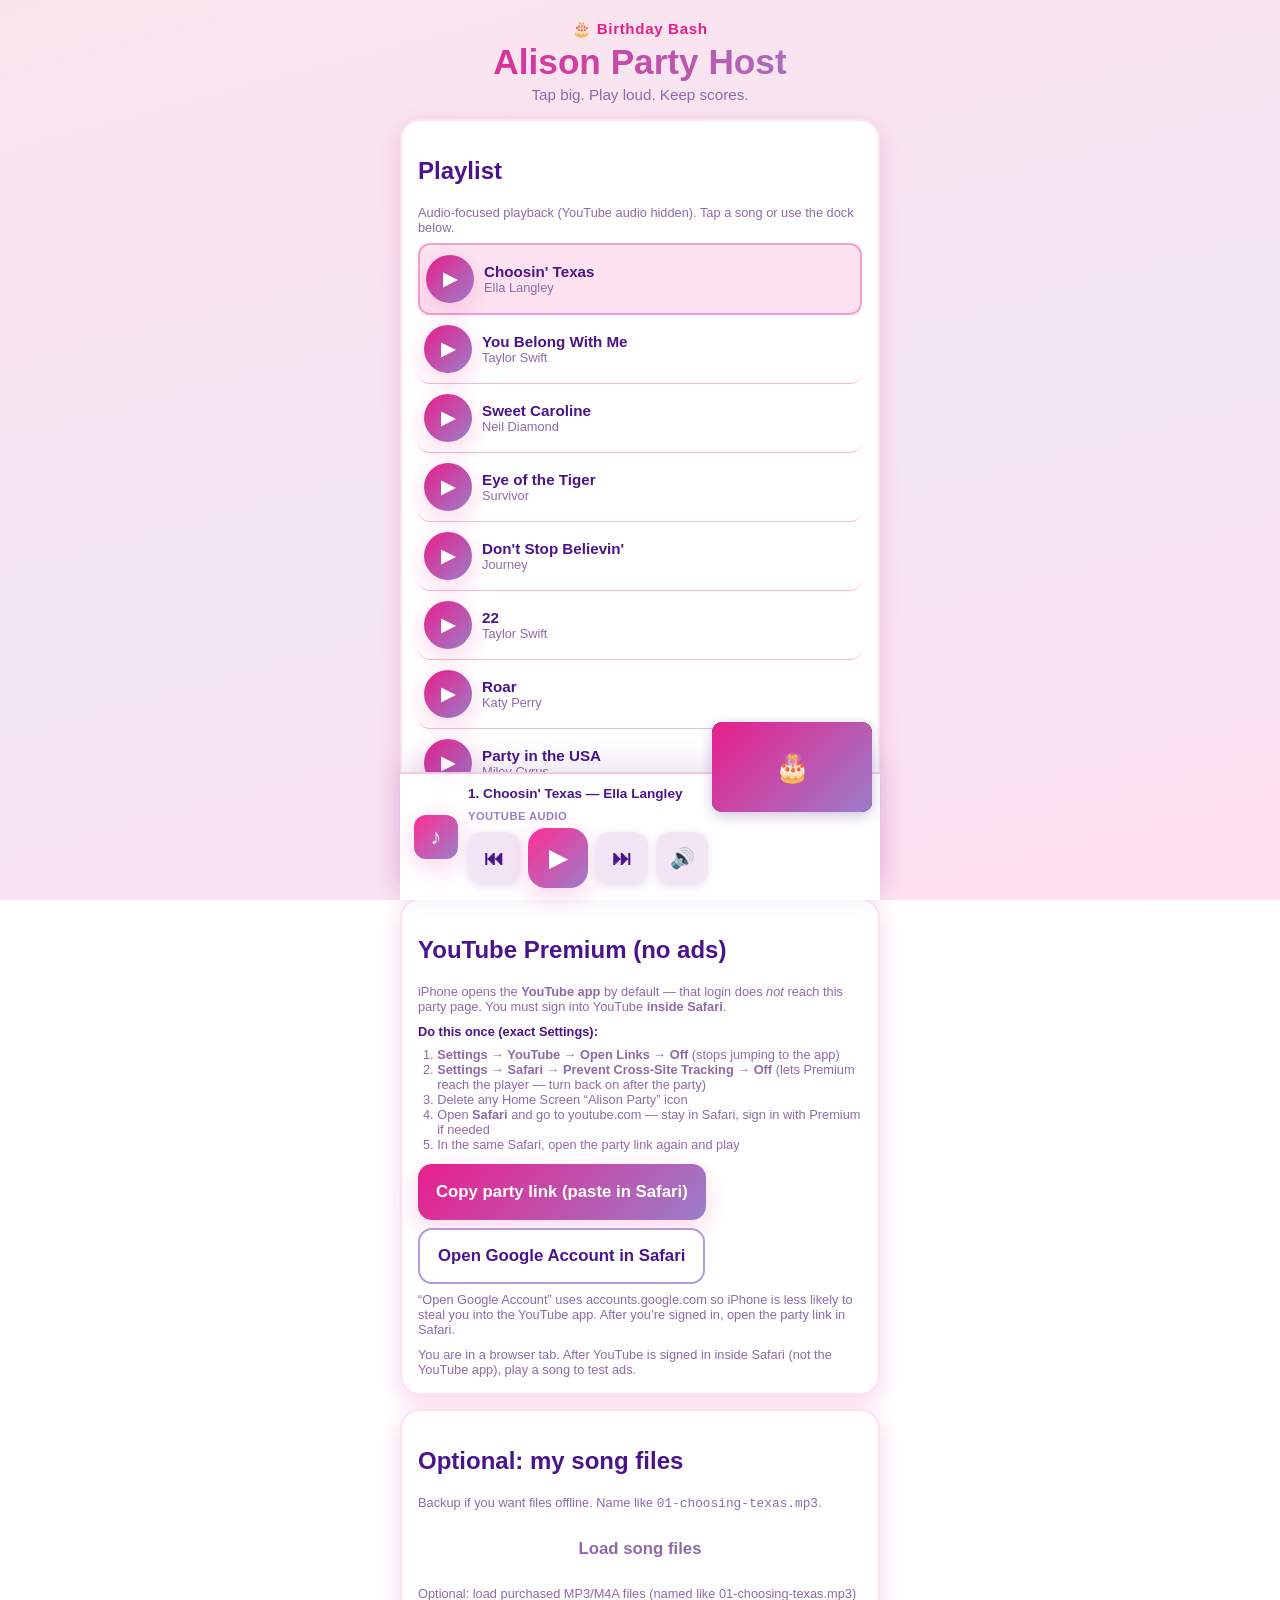
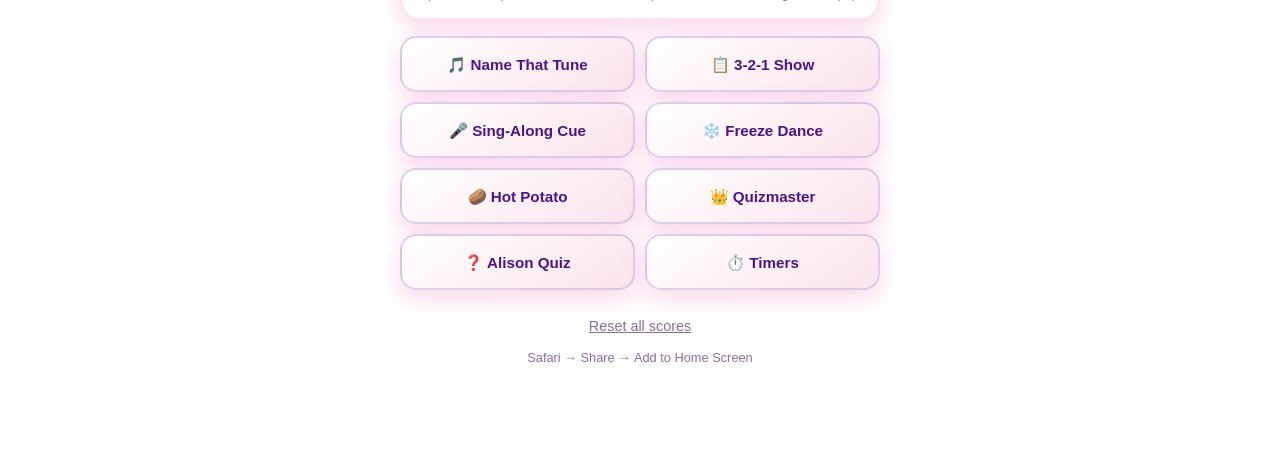
==== commit 4aba32e4: "Stop YouTube-app hijack; exact Safari Premium setup steps." ====
--- a/index.html
+++ b/index.html
@@ -944,14 +944,18 @@
 
       <div class="card premium-card" id="premium-card">
         <h2>YouTube Premium (no ads)</h2>
-        <p class="hint" style="margin:0 0 10px">Ads appear when this runs as a Home Screen app — that mode <strong>can’t see your YouTube login</strong>. Use Safari with Premium signed in.</p>
-        <ol class="hint" style="margin:0 0 12px;padding-left:1.2rem">
-          <li>Open this page in <strong>Safari</strong> (not the Home Screen icon)</li>
-          <li>Tap <strong>Sign in to YouTube</strong> and sign in with your Premium account</li>
-          <li>Come back here and play — embeds use that Safari login</li>
+        <p class="hint" style="margin:0 0 10px">iPhone opens the <strong>YouTube app</strong> by default — that login does <em>not</em> reach this party page. You must sign into YouTube <strong>inside Safari</strong>.</p>
+        <p class="hint" style="margin:0 0 8px;font-weight:800;color:var(--ink)">Do this once (exact Settings):</p>
+        <ol class="hint premium-steps" style="margin:0 0 12px;padding-left:1.2rem">
+          <li><strong>Settings → YouTube → Open Links → Off</strong> (stops jumping to the app)</li>
+          <li><strong>Settings → Safari → Prevent Cross-Site Tracking → Off</strong> (lets Premium reach the player — turn back on after the party)</li>
+          <li>Delete any Home Screen “Alison Party” icon</li>
+          <li>Open <strong>Safari</strong> and go to youtube.com — stay in Safari, sign in with Premium if needed</li>
+          <li>In the same Safari, open the party link again and play</li>
         </ol>
-        <button type="button" id="btn-yt-signin" class="btn primary">Sign in to YouTube Premium</button>
-        <button type="button" id="btn-open-safari" class="btn secondary" style="margin-top:8px">Open this page in Safari</button>
+        <button type="button" id="btn-copy-party-url" class="btn primary">Copy party link (paste in Safari)</button>
+        <button type="button" id="btn-open-google-account" class="btn secondary" style="margin-top:8px">Open Google Account in Safari</button>
+        <p class="hint" style="margin:8px 0 0">“Open Google Account” uses accounts.google.com so iPhone is less likely to steal you into the YouTube app. After you’re signed in, open the party link in Safari.</p>
         <p id="premium-status" class="hint" style="margin:10px 0 0"></p>
       </div>
 
@@ -1942,44 +1946,42 @@
       window.navigator.standalone === true;
   }
 
+  function partyUrl() {
+    return location.href.split('#')[0];
+  }
+
   function updatePremiumStatus() {
     const el = document.getElementById('premium-status');
     if (!el) return;
     if (isStandaloneApp()) {
-      el.innerHTML = '⚠️ Running as Home Screen app — YouTube login/Premium usually <strong>won’t apply</strong>. Open in Safari (button above).';
+      el.innerHTML = '⚠️ Still in the Home Screen app. Copy the link → open <strong>Safari</strong> → paste.';
     } else {
-      el.textContent = 'Running in browser — after you sign in to YouTube in this Safari, Premium should remove ads on play.';
-    }
-  }
-
-  function signInYouTubePremium() {
-    /* Same browser cookie jar as embeds when not standalone */
-    const url = 'https://accounts.google.com/ServiceLogin?service=youtube&continue=' +
-      encodeURIComponent('https://www.youtube.com/');
-    window.open(url, '_blank', 'noopener');
-    toast('Sign in with Premium, then return here and play');
-    updatePremiumStatus();
-  }
-
-  function openInSafariHint() {
-    const url = location.href.split('#')[0];
-    if (navigator.share) {
-      navigator.share({ title: 'Alison Party Host', url: url }).catch(() => {
-        copyPartyUrl(url);
-      });
-    } else {
-      copyPartyUrl(url);
-    }
-  }
-
-  function copyPartyUrl(url) {
+      el.textContent = 'You are in a browser tab. After YouTube is signed in inside Safari (not the YouTube app), play a song to test ads.';
+    }
+  }
+
+  function copyPartyUrl() {
+    const url = partyUrl();
     if (navigator.clipboard && navigator.clipboard.writeText) {
       navigator.clipboard.writeText(url).then(() => {
-        toast('Link copied — paste in Safari to use Premium');
-      }).catch(() => toast(url));
+        toast('Copied. Open Safari → paste in address bar');
+      }).catch(() => prompt('Copy this link into Safari:', url));
     } else {
-      toast('Open in Safari: ' + url);
-    }
+      prompt('Copy this link into Safari:', url);
+    }
+    updatePremiumStatus();
+  }
+
+  function openGoogleAccountInSafari() {
+    /* accounts.google.com is less likely to universal-link into YouTube app */
+    const a = document.createElement('a');
+    a.href = 'https://accounts.google.com/';
+    a.target = '_blank';
+    a.rel = 'noopener';
+    document.body.appendChild(a);
+    a.click();
+    a.remove();
+    toast('Sign in there, then paste the party link in Safari');
     updatePremiumStatus();
   }
 
@@ -2544,8 +2546,8 @@
   }
 
   function bind() {
-    safeOn('btn-yt-signin', 'click', signInYouTubePremium);
-    safeOn('btn-open-safari', 'click', openInSafariHint);
+    safeOn('btn-copy-party-url', 'click', copyPartyUrl);
+    safeOn('btn-open-google-account', 'click', openGoogleAccountInSafari);
     updatePremiumStatus();
 
     document.querySelectorAll('[data-view]').forEach((el) => {
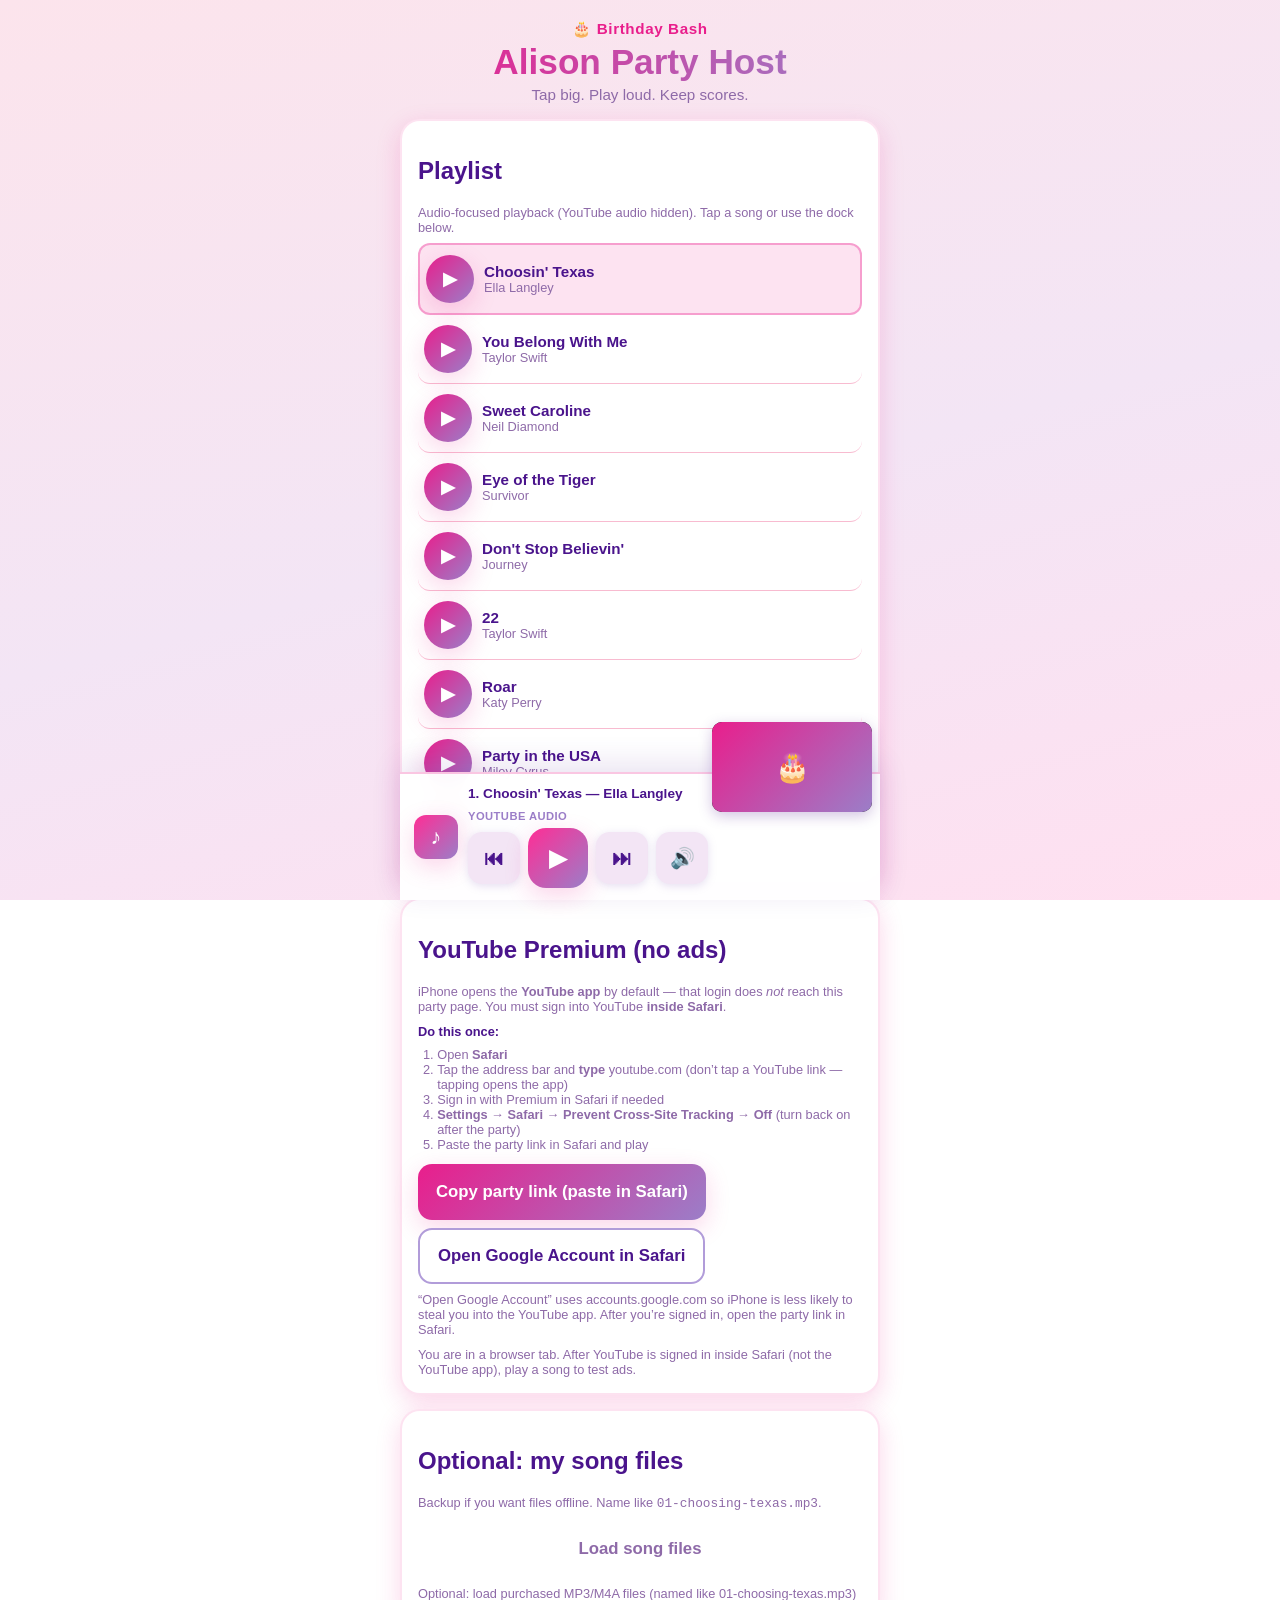
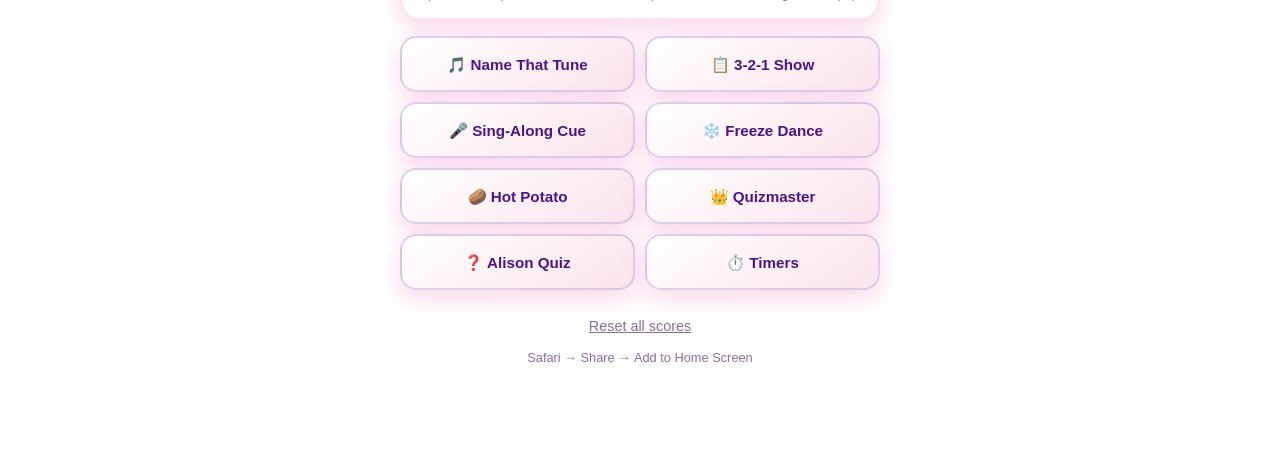
==== commit 4cc16d80: "Correct Premium Safari steps; remove nonexistent Open Links setting." ====
--- a/index.html
+++ b/index.html
@@ -945,13 +945,13 @@
       <div class="card premium-card" id="premium-card">
         <h2>YouTube Premium (no ads)</h2>
         <p class="hint" style="margin:0 0 10px">iPhone opens the <strong>YouTube app</strong> by default — that login does <em>not</em> reach this party page. You must sign into YouTube <strong>inside Safari</strong>.</p>
-        <p class="hint" style="margin:0 0 8px;font-weight:800;color:var(--ink)">Do this once (exact Settings):</p>
+        <p class="hint" style="margin:0 0 8px;font-weight:800;color:var(--ink)">Do this once:</p>
         <ol class="hint premium-steps" style="margin:0 0 12px;padding-left:1.2rem">
-          <li><strong>Settings → YouTube → Open Links → Off</strong> (stops jumping to the app)</li>
-          <li><strong>Settings → Safari → Prevent Cross-Site Tracking → Off</strong> (lets Premium reach the player — turn back on after the party)</li>
-          <li>Delete any Home Screen “Alison Party” icon</li>
-          <li>Open <strong>Safari</strong> and go to youtube.com — stay in Safari, sign in with Premium if needed</li>
-          <li>In the same Safari, open the party link again and play</li>
+          <li>Open <strong>Safari</strong></li>
+          <li>Tap the address bar and <strong>type</strong> youtube.com (don’t tap a YouTube link — tapping opens the app)</li>
+          <li>Sign in with Premium in Safari if needed</li>
+          <li><strong>Settings → Safari → Prevent Cross-Site Tracking → Off</strong> (turn back on after the party)</li>
+          <li>Paste the party link in Safari and play</li>
         </ol>
         <button type="button" id="btn-copy-party-url" class="btn primary">Copy party link (paste in Safari)</button>
         <button type="button" id="btn-open-google-account" class="btn secondary" style="margin-top:8px">Open Google Account in Safari</button>
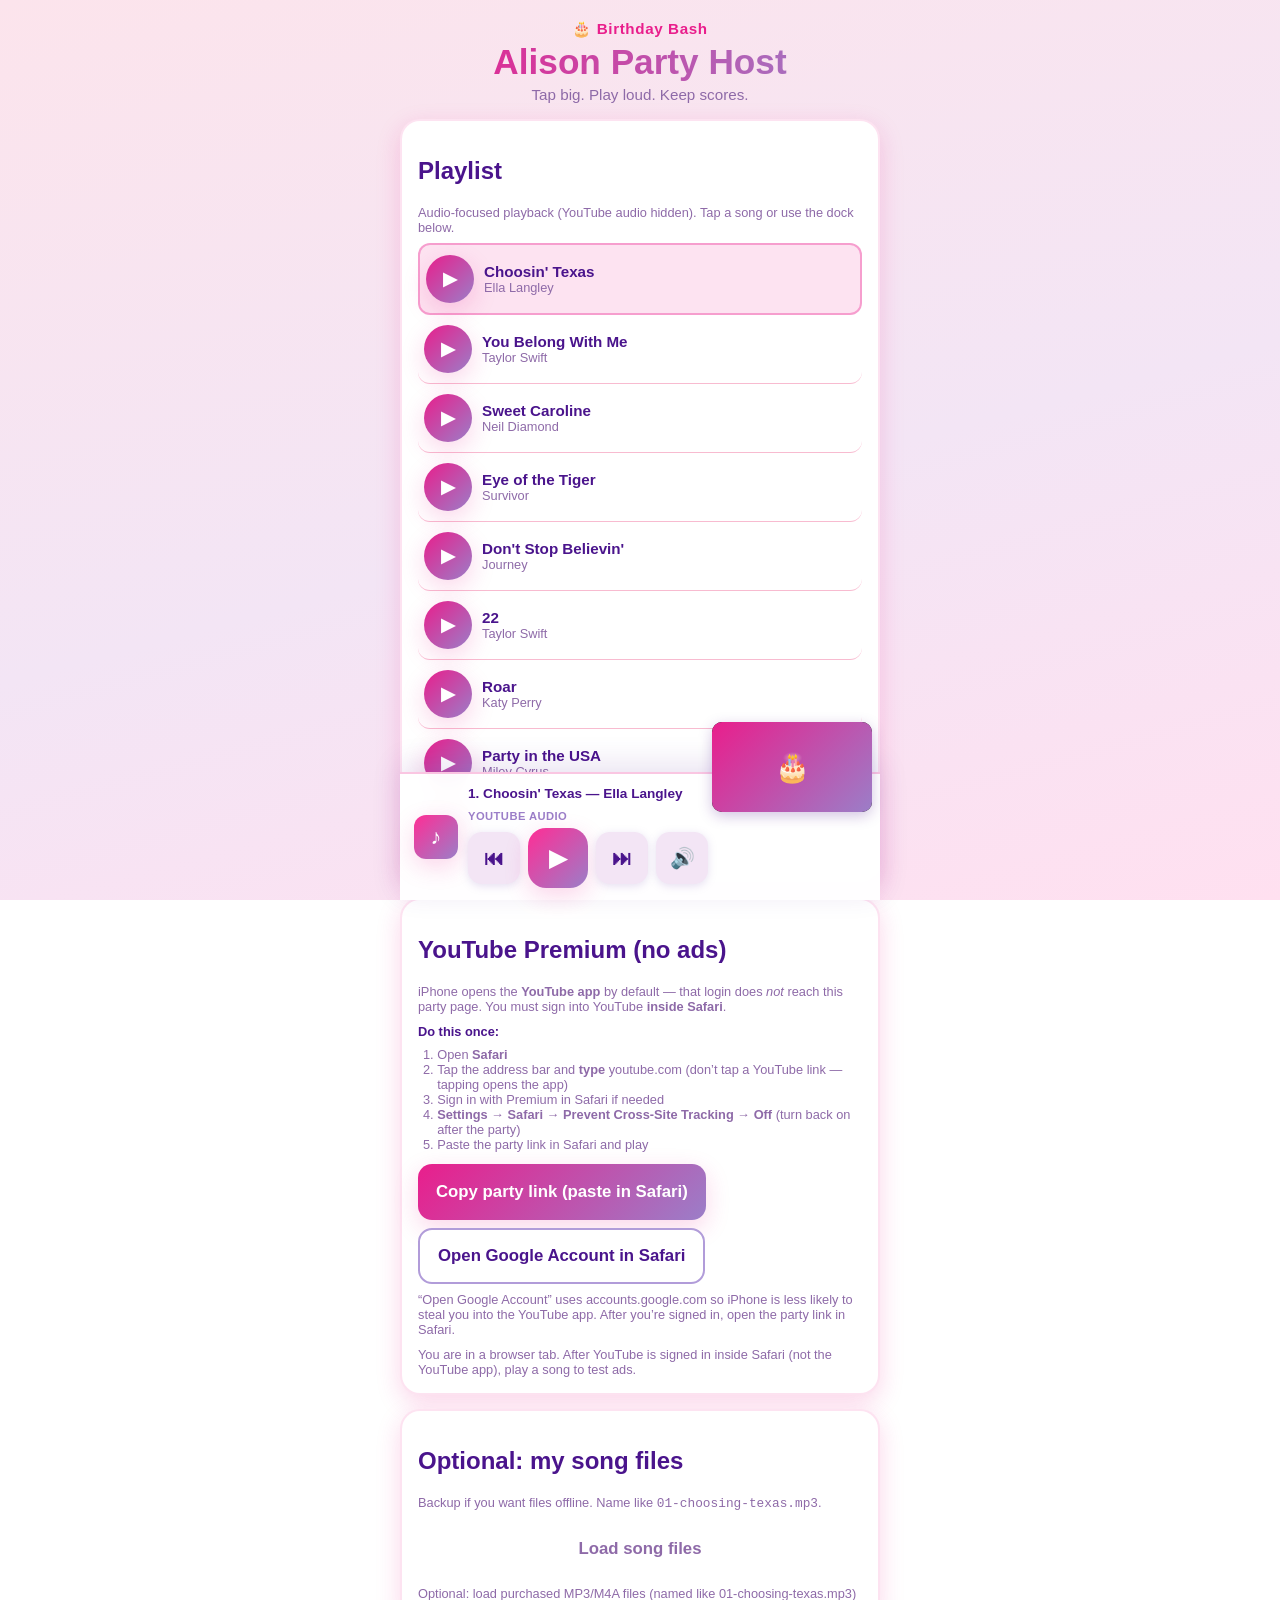
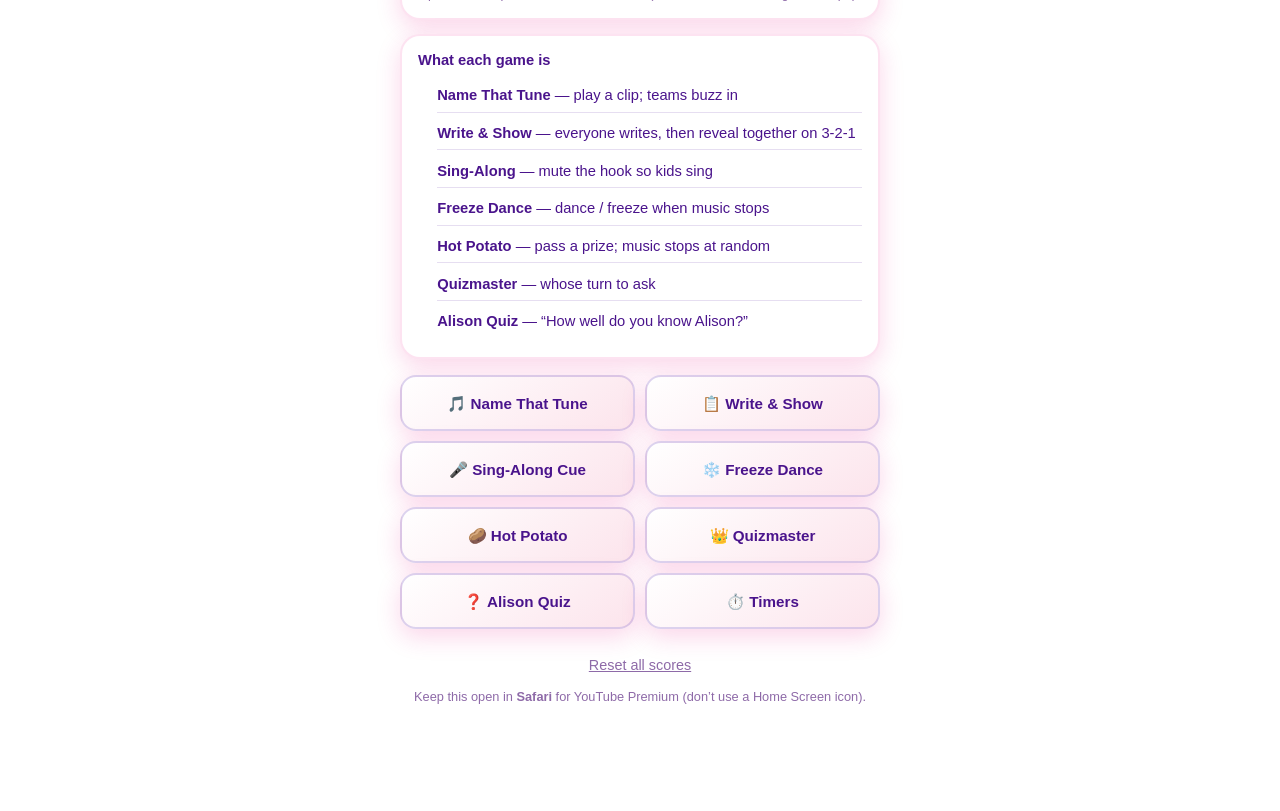
==== commit 4016e8ae: "In-app how-tos; rename 3-2-1 Show to Write & Show." ====
--- a/index.html
+++ b/index.html
@@ -922,6 +922,42 @@
   z-index: 5;
 }
 
+.how-to {
+  margin: 0 0 14px;
+  padding: 14px 16px;
+}
+.how-title {
+  margin: 0 0 6px;
+  font-size: 0.95rem;
+  font-weight: 900;
+  color: var(--pink);
+}
+.how-to ol, .how-to ul {
+  margin: 0;
+  padding-left: 1.2rem;
+}
+.how-to li {
+  margin: 0.35rem 0;
+  line-height: 1.35;
+  color: var(--ink);
+  font-size: 0.92rem;
+}
+.how-to p {
+  margin: 0 0 10px;
+  font-size: 0.92rem;
+  line-height: 1.4;
+  color: var(--ink);
+}
+.game-legend {
+  list-style: none;
+  padding-left: 0;
+}
+.game-legend li {
+  padding: 0.35rem 0;
+  border-bottom: 1px solid rgba(155, 126, 200, 0.25);
+}
+.game-legend li:last-child { border-bottom: 0; }
+
 </style>
 </head>
 <body>
@@ -967,9 +1003,23 @@
         <p id="local-audio-status">Optional</p>
       </div>
 
+      
+      <div class="card how-to" id="games-legend">
+        <p class="how-title">What each game is</p>
+        <ul class="game-legend">
+          <li><strong>Name That Tune</strong> — play a clip; teams buzz in</li>
+          <li><strong>Write &amp; Show</strong> — everyone writes, then reveal together on 3-2-1</li>
+          <li><strong>Sing-Along</strong> — mute the hook so kids sing</li>
+          <li><strong>Freeze Dance</strong> — dance / freeze when music stops</li>
+          <li><strong>Hot Potato</strong> — pass a prize; music stops at random</li>
+          <li><strong>Quizmaster</strong> — whose turn to ask</li>
+          <li><strong>Alison Quiz</strong> — “How well do you know Alison?”</li>
+        </ul>
+      </div>
+
       <nav class="game-grid" aria-label="Games">
         <button class="game-btn" data-view="name-tune">🎵 Name That Tune</button>
-        <button class="game-btn" data-view="wipe">📋 3-2-1 Show</button>
+        <button class="game-btn" data-view="wipe">📋 Write &amp; Show</button>
         <button class="game-btn" data-view="lyrics">🎤 Sing-Along Cue</button>
         <button class="game-btn" data-view="freeze">❄️ Freeze Dance</button>
         <button class="game-btn" data-view="potato">🥔 Hot Potato</button>
@@ -980,7 +1030,7 @@
 
       <footer class="home-foot">
         <button type="button" id="btn-reset-scores" class="linkish">Reset all scores</button>
-        <p class="hint">Safari → Share → Add to Home Screen</p>
+        <p class="hint">Keep this open in <strong>Safari</strong> for YouTube Premium (don’t use a Home Screen icon).</p>
       </footer>
     </section>
 
@@ -998,7 +1048,16 @@
           <button type="button" id="ntt-pause" class="btn secondary">⏸ Pause</button>
         </div>
       </div>
-      <p class="coach" style="margin-top:0">First team to tap wins the buzz:</p>
+      <div class="card how-to">
+        <p class="how-title">How to run Name That Tune</p>
+        <ol>
+          <li>Split into teams A / B / C</li>
+          <li>Tap <strong>Play clip</strong> (short bit of the song)</li>
+          <li>First team to hit their buzz button wins the chance to name it</li>
+          <li>Use + / − under team scores; <strong>Next</strong> for the next song</li>
+        </ol>
+      </div>
+      <p class="coach" style="margin-top:0">Buzz buttons:</p>
       <div class="buzz-grid" id="ntt-buzz-grid">
         <button type="button" class="mega buzz team-buzz" data-team="A">🔔 A</button>
         <button type="button" class="mega buzz team-buzz" data-team="B">🔔 B</button>
@@ -1013,20 +1072,28 @@
       <button type="button" id="ntt-clear-buzz" class="btn ghost">Clear buzz</button>
     </section>
 
-    <!-- WIPE BOARD 3-2-1 -->
+    <!-- WRITE & SHOW (wipe boards) -->
     <section id="view-wipe" class="view">
       <header class="view-bar">
         <button type="button" class="back" data-view="home" aria-label="Back">←</button>
-        <h1>3-2-1 Show</h1>
+        <h1>Write &amp; Show</h1>
       </header>
-      <p class="coach">Kids write answer on wipe board. Host counts down. Reveal together!</p>
+      <div class="card how-to">
+        <p class="how-title">What is this?</p>
+        <p>Every girl writes the answer on a wipe board / sticky note (no buzzing). When you hit the button, the phone counts <strong>3 · 2 · 1 · SHOW!</strong> and everyone holds up their board at once. Award points to everyone who’s right.</p>
+        <p class="how-title">How to run it</p>
+        <ol>
+          <li>Give each girl a wipe board + marker (or sticky + pen)</li>
+          <li>Ask a question (or play a short Name That Tune clip)</li>
+          <li>Give ~15 seconds to write</li>
+          <li>Tap <strong>3 · 2 · 1 · SHOW!</strong></li>
+          <li>Kids flip boards up together — you score</li>
+        </ol>
+      </div>
       <div id="wipe-display" class="countdown-display">Ready</div>
       <div class="row-btns stack">
         <button type="button" id="wipe-go" class="mega">3 · 2 · 1 · SHOW!</button>
         <button type="button" id="wipe-reset" class="btn secondary">Reset</button>
-      </div>
-      <div class="card tip">
-        <strong>Host tip:</strong> Pause music, say the prompt, give ~15s to write, then hit the button.
       </div>
     </section>
 
@@ -1036,7 +1103,15 @@
         <button type="button" class="back" data-view="home" aria-label="Back">←</button>
         <h1>Sing-Along Cue</h1>
       </header>
-      <p class="coach">Host mute for kids to sing the hook — no full lyrics. Big MUTE / UNMUTE (same as bottom 🔊) — song keeps playing while muted.</p>
+      <div class="card how-to">
+        <p class="how-title">How to run Sing-Along</p>
+        <ol>
+          <li>Tap <strong>PLAY FROM START</strong></li>
+          <li>When the catchy line is coming, tap <strong>MUTE</strong> — kids sing</li>
+          <li>Tap <strong>UNMUTE</strong> when they’re done (song kept playing silently)</li>
+          <li>Same mute as the bottom dock 🔊</li>
+        </ol>
+      </div>
       <div class="card cue-card">
         <p class="label">Song</p>
         <p id="lyric-song" class="song-title">—</p>
@@ -1059,7 +1134,15 @@
         <button type="button" class="back" data-view="home" aria-label="Back">←</button>
         <h1>Freeze Dance</h1>
       </header>
-      <p class="coach">Separate dance playlist (not Music Game / not Hot Potato). PLAY loads a tween hit mid-song; FREEZE pauses.</p>
+      <div class="card how-to">
+        <p class="how-title">How to run Freeze Dance</p>
+        <ol>
+          <li>Kids dance while music plays</li>
+          <li>Tap <strong>PLAY</strong> — starts a dance song</li>
+          <li>Tap <strong>FREEZE</strong> — music pauses; anyone still moving is out</li>
+          <li>Tap <strong>Eliminate 1</strong> when someone moves; repeat until a winner</li>
+        </ol>
+      </div>
       <div id="freeze-status" class="countdown-display dance">💃 DANCE!</div>
       <div class="row-btns">
         <button type="button" id="freeze-play" class="mega play">▶ PLAY</button>
@@ -1084,7 +1167,15 @@
         <button type="button" class="back" data-view="home" aria-label="Back">←</button>
         <h1>Hot Potato / Prize Pass</h1>
       </header>
-      <p class="coach">Auto music — separate tween playlist (not the sing-along nine). Tap Start Round; music stops itself.</p>
+      <div class="card how-to">
+        <p class="how-title">How to run Hot Potato / Prize Pass</p>
+        <ol>
+          <li>Kids pass a prize/potato while music plays</li>
+          <li>Tap <strong>Start Round</strong> — music plays ~15–20s then stops by itself</li>
+          <li>Whoever is holding it when it stops is out (or wins that prize)</li>
+          <li>Tap <strong>Next Round</strong> for another song</li>
+        </ol>
+      </div>
       <div id="potato-status" class="countdown-display potato">🥔 Ready</div>
       <p id="potato-song" class="potato-song">—</p>
       <div id="potato-progress-wrap" class="potato-progress-wrap hidden" aria-hidden="true">
@@ -1107,7 +1198,14 @@
         <button type="button" class="back" data-view="home" aria-label="Back">←</button>
         <h1>Alison Quizmaster</h1>
       </header>
-      <p class="coach">Rotate who asks the next question. Birthday girl goes first!</p>
+      <div class="card how-to">
+        <p class="how-title">How to run Quizmaster</p>
+        <ol>
+          <li>Alison (or the name shown) asks the next question</li>
+          <li>Tap <strong>Next quizmaster</strong> to rotate who asks</li>
+          <li>Edit the roster below if you want guest names too</li>
+        </ol>
+      </div>
       <div id="qm-name" class="countdown-display qm">Alison 👑</div>
       <div class="row-btns">
         <button type="button" id="qm-next" class="mega">Next quizmaster →</button>
@@ -1131,7 +1229,14 @@
         <p id="trivia-question" class="quiz-question">—</p>
         <div id="trivia-choices" class="quiz-choices hidden" aria-label="Guest choice prompts"></div>
       </div>
-      <p class="coach">Open-ended — Alison/host judges live. Tap +1 when you accept a team’s answer.</p>
+      <div class="card how-to">
+        <p class="how-title">How to run Alison Quiz</p>
+        <ol>
+          <li>Read the question out loud (How Well Do You Know Alison?)</li>
+          <li>Teams guess — you and Alison decide who’s right</li>
+          <li>Tap <strong>+1</strong> for that team; <strong>Next</strong> for the next question</li>
+        </ol>
+      </div>
       <div class="row-btns">
         <button type="button" id="trivia-prev" class="btn secondary">← Prev</button>
         <button type="button" id="trivia-next" class="btn primary">Next →</button>
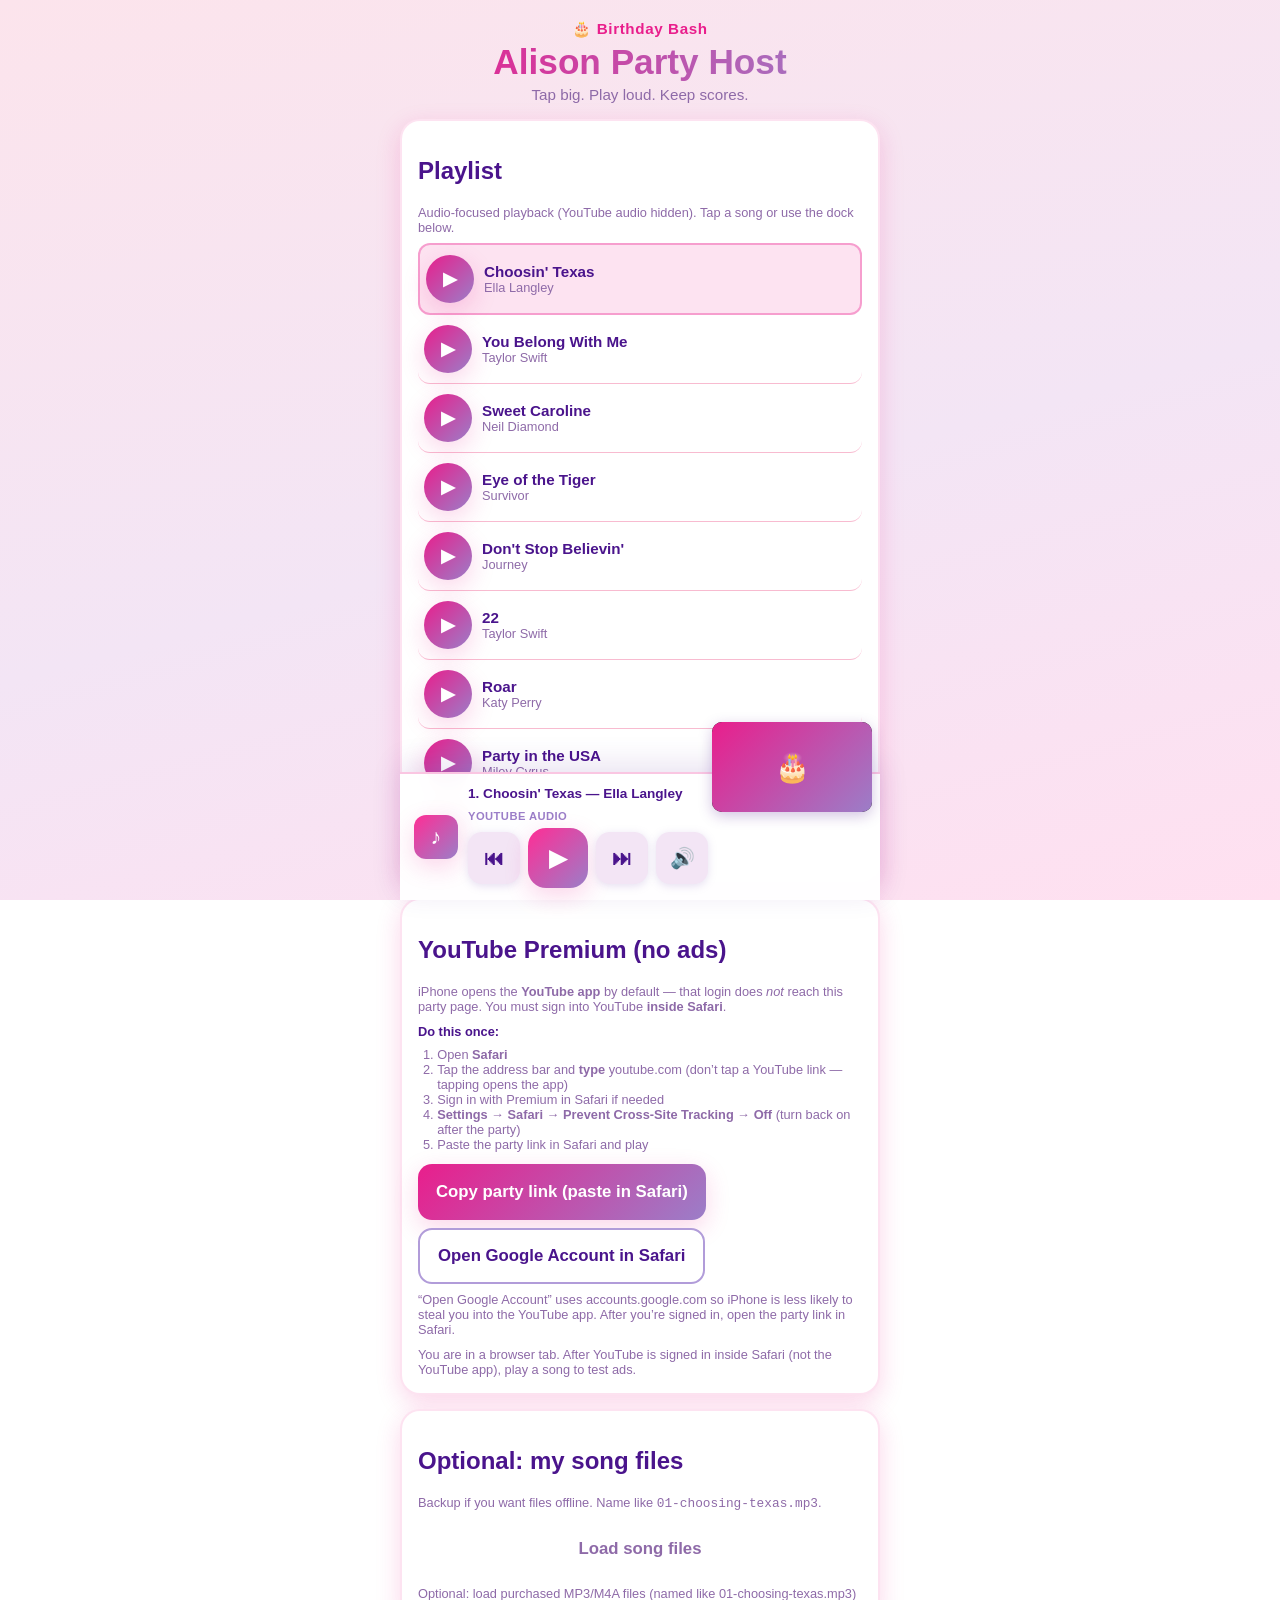
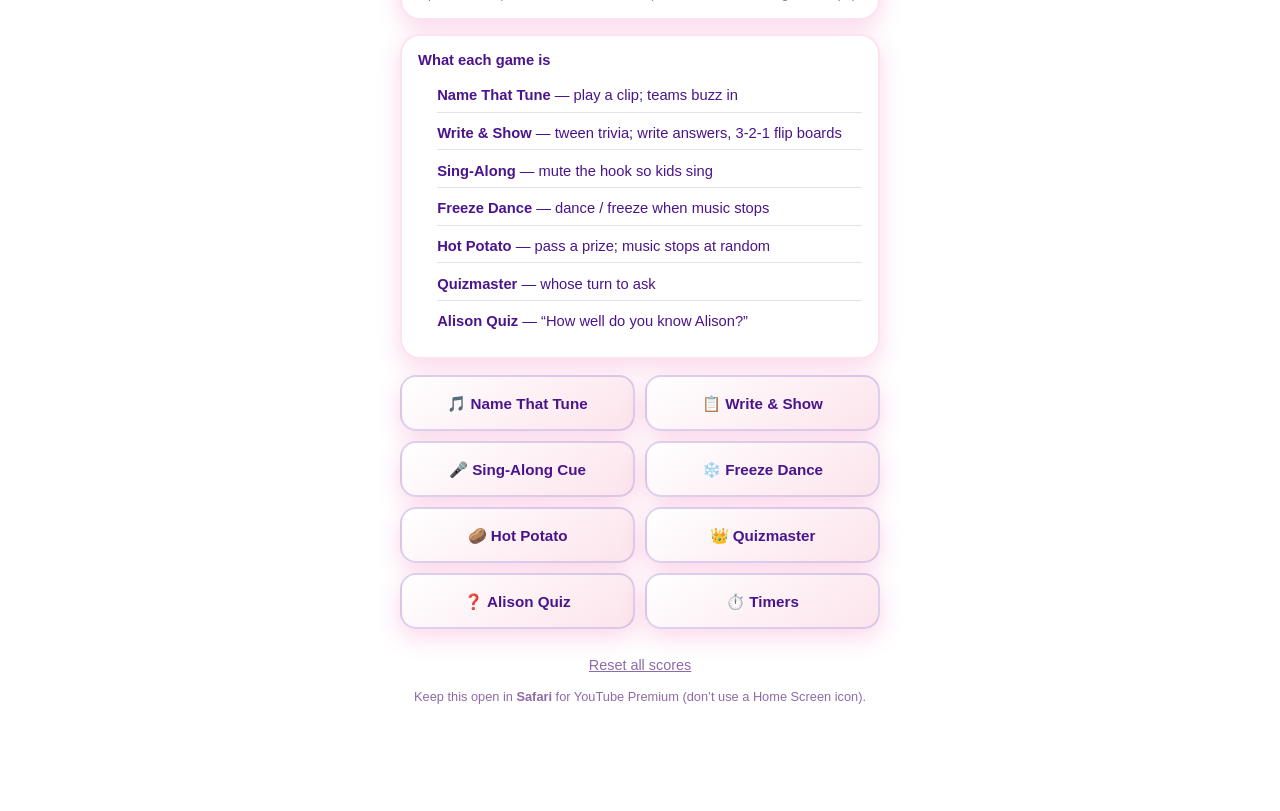
==== commit 9537a248: "Add 22 tween trivia questions to Write & Show." ====
--- a/index.html
+++ b/index.html
@@ -958,6 +958,16 @@
 }
 .game-legend li:last-child { border-bottom: 0; }
 
+.wipe-answer {
+  margin: 12px 0 0;
+  padding: 10px 12px;
+  border-radius: 12px;
+  background: #fff8e1;
+  color: #e65100;
+  font-weight: 800;
+  font-size: 0.95rem;
+}
+
 </style>
 </head>
 <body>
@@ -1008,7 +1018,7 @@
         <p class="how-title">What each game is</p>
         <ul class="game-legend">
           <li><strong>Name That Tune</strong> — play a clip; teams buzz in</li>
-          <li><strong>Write &amp; Show</strong> — everyone writes, then reveal together on 3-2-1</li>
+          <li><strong>Write &amp; Show</strong> — tween trivia; write answers, 3-2-1 flip boards</li>
           <li><strong>Sing-Along</strong> — mute the hook so kids sing</li>
           <li><strong>Freeze Dance</strong> — dance / freeze when music stops</li>
           <li><strong>Hot Potato</strong> — pass a prize; music stops at random</li>
@@ -1079,21 +1089,29 @@
         <h1>Write &amp; Show</h1>
       </header>
       <div class="card how-to">
-        <p class="how-title">What is this?</p>
-        <p>Every girl writes the answer on a wipe board / sticky note (no buzzing). When you hit the button, the phone counts <strong>3 · 2 · 1 · SHOW!</strong> and everyone holds up their board at once. Award points to everyone who’s right.</p>
         <p class="how-title">How to run it</p>
         <ol>
-          <li>Give each girl a wipe board + marker (or sticky + pen)</li>
-          <li>Ask a question (or play a short Name That Tune clip)</li>
-          <li>Give ~15 seconds to write</li>
-          <li>Tap <strong>3 · 2 · 1 · SHOW!</strong></li>
-          <li>Kids flip boards up together — you score</li>
+          <li>Read the trivia question out loud</li>
+          <li>Girls write on wipe boards / stickies (~15 sec)</li>
+          <li>Tap <strong>3 · 2 · 1 · SHOW!</strong> — everyone flips boards up</li>
+          <li>Tap <strong>Reveal answer</strong> (host only) to check</li>
+          <li>Tap <strong>Next</strong> for another question (22 total)</li>
         </ol>
+      </div>
+      <p id="wipe-progress" class="quiz-progress">Question 1 of 22</p>
+      <div class="card quiz-card">
+        <p id="wipe-question" class="quiz-question">—</p>
+        <p id="wipe-answer" class="wipe-answer hidden" aria-live="polite">Host answer: —</p>
+      </div>
+      <div class="row-btns">
+        <button type="button" id="wipe-prev" class="btn secondary">← Prev</button>
+        <button type="button" id="wipe-reveal" class="btn primary">Reveal answer</button>
+        <button type="button" id="wipe-next" class="btn primary">Next →</button>
       </div>
       <div id="wipe-display" class="countdown-display">Ready</div>
       <div class="row-btns stack">
         <button type="button" id="wipe-go" class="mega">3 · 2 · 1 · SHOW!</button>
-        <button type="button" id="wipe-reset" class="btn secondary">Reset</button>
+        <button type="button" id="wipe-reset" class="btn secondary">Reset countdown</button>
       </div>
     </section>
 
@@ -1420,11 +1438,39 @@
     { q: "If Alison could magically have any pet in the world (real or imaginary), what would she choose?" }
   ];
 
+
+  /* Write & Show — tween trivia (11–13). Host sees answer; kids write on boards. */
+  const WIPE_TRIVIA = [
+    { q: 'Which Disney movie has the song “Let It Go”?', a: 'Frozen' },
+    { q: 'What color do you get when you mix blue and yellow?', a: 'Green' },
+    { q: 'How many sides does an octagon have?', a: '8' },
+    { q: 'What is the name of Elsa’s sister in Frozen?', a: 'Anna' },
+    { q: 'Which planet is known as the Red Planet?', a: 'Mars' },
+    { q: 'What do bees make?', a: 'Honey' },
+    { q: 'In Harry Potter, what house has a lion as its symbol?', a: 'Gryffindor' },
+    { q: 'What is 7 × 8?', a: '56' },
+    { q: 'Which Taylor Swift album is named after a year?', a: '1989 (also acceptable: 1989 (Taylor’s Version))' },
+    { q: 'What animal is known for laughing (and living in Africa)?', a: 'Hyena' },
+    { q: 'How many continents are there?', a: '7' },
+    { q: 'What is the capital of France?', a: 'Paris' },
+    { q: 'In Moana, what is the name of the demigod who travels with her?', a: 'Maui' },
+    { q: 'What gas do plants “breathe in” that humans breathe out?', a: 'Carbon dioxide (CO₂)' },
+    { q: 'Which sport uses a shuttlecock?', a: 'Badminton' },
+    { q: 'What is the largest ocean on Earth?', a: 'Pacific Ocean' },
+    { q: 'In Encanto, who can hear the cracks in the house / has super hearing?', a: 'Dolores' },
+    { q: 'How many minutes are in two hours?', a: '120' },
+    { q: 'What do you call a baby cat?', a: 'Kitten' },
+    { q: 'Which pop star sings “Shake It Off”?', a: 'Taylor Swift' },
+    { q: 'What is H2O better known as?', a: 'Water' },
+    { q: 'In The Hunger Games, what district is Katniss from?', a: 'District 12' }
+  ];
+
   const DEFAULT_STATE = {
     nttScores: { A: 0, B: 0, C: 0 },
     nttIndex: 0,
     triviaScores: { A: 0, B: 0, C: 0 },
     triviaIndex: 0,
+    wipeIndex: 0,
     freezeCount: 12,
     lyricIndex: 0,
     qmRoster: ['Alison 👑', 'Guest 1', 'Guest 2', 'Guest 3', 'Guest 4'],
@@ -1489,6 +1535,7 @@
         nttIndex: state.nttIndex,
         triviaScores: state.triviaScores,
         triviaIndex: state.triviaIndex,
+        wipeIndex: state.wipeIndex,
         freezeCount: state.freezeCount,
         lyricIndex: state.lyricIndex,
         qmRoster: state.qmRoster,
@@ -2143,6 +2190,7 @@
     if (view) view.classList.add('active');
     window.scrollTo(0, 0);
     if (id === 'name-tune') renderNTT();
+    if (id === 'wipe') renderWipe();
     if (id === 'lyrics') renderLyrics();
     if (id === 'freeze') {
       enterFreezeMode();
@@ -2430,6 +2478,26 @@
     } catch (_) {}
   }
 
+
+  function renderWipe() {
+    if (typeof state.wipeIndex !== 'number' || state.wipeIndex < 0) state.wipeIndex = 0;
+    if (state.wipeIndex >= WIPE_TRIVIA.length) state.wipeIndex = WIPE_TRIVIA.length - 1;
+    const item = WIPE_TRIVIA[state.wipeIndex];
+    const prog = document.getElementById('wipe-progress');
+    const qEl = document.getElementById('wipe-question');
+    const aEl = document.getElementById('wipe-answer');
+    if (prog) prog.textContent = 'Question ' + (state.wipeIndex + 1) + ' of ' + WIPE_TRIVIA.length;
+    if (qEl) qEl.textContent = item.q;
+    if (aEl) {
+      aEl.textContent = 'Host answer: ' + item.a;
+      aEl.classList.add('hidden');
+    }
+    const prev = document.getElementById('wipe-prev');
+    const next = document.getElementById('wipe-next');
+    if (prev) prev.disabled = state.wipeIndex <= 0;
+    if (next) next.disabled = state.wipeIndex >= WIPE_TRIVIA.length - 1;
+  }
+
   /* —— Wipe countdown —— */
   function runWipe() {
     const el = document.getElementById('wipe-display');
@@ -2758,9 +2826,28 @@
 
     /* Wipe */
     safeOn('wipe-go', 'click', runWipe);
+    safeOn('wipe-prev', 'click', () => {
+      if (state.wipeIndex > 0) {
+        state.wipeIndex -= 1;
+        saveState();
+        renderWipe();
+      }
+    });
+    safeOn('wipe-next', 'click', () => {
+      if (state.wipeIndex < WIPE_TRIVIA.length - 1) {
+        state.wipeIndex += 1;
+        saveState();
+        renderWipe();
+      }
+    });
+    safeOn('wipe-reveal', 'click', () => {
+      const aEl = document.getElementById('wipe-answer');
+      if (aEl) aEl.classList.toggle('hidden');
+    });
     safeOn('wipe-reset', 'click', () => {
       clearTimeout(wipeTimer);
-      document.getElementById('wipe-display').textContent = 'Ready';
+      const el = document.getElementById('wipe-display');
+      if (el) el.textContent = 'Ready';
     });
 
     /* Lyrics — instant mute on pointerdown (not click/release) */
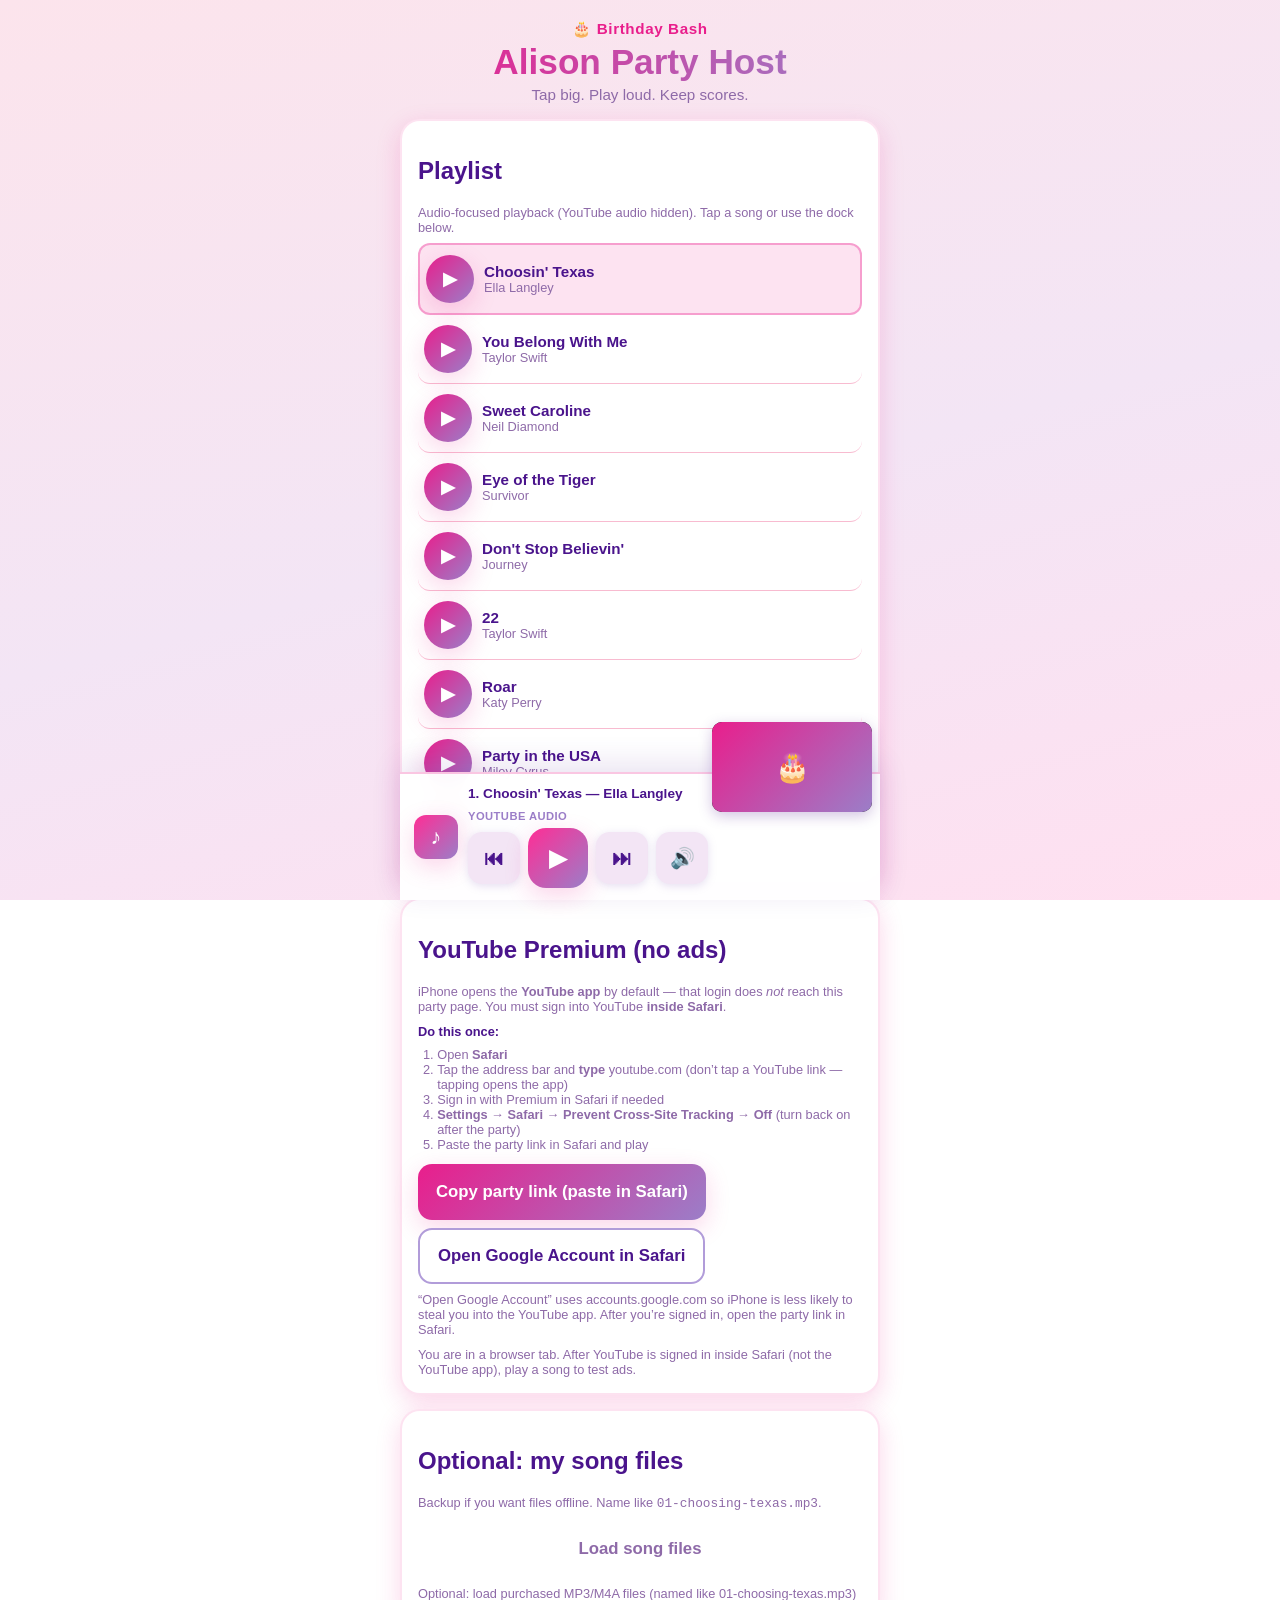
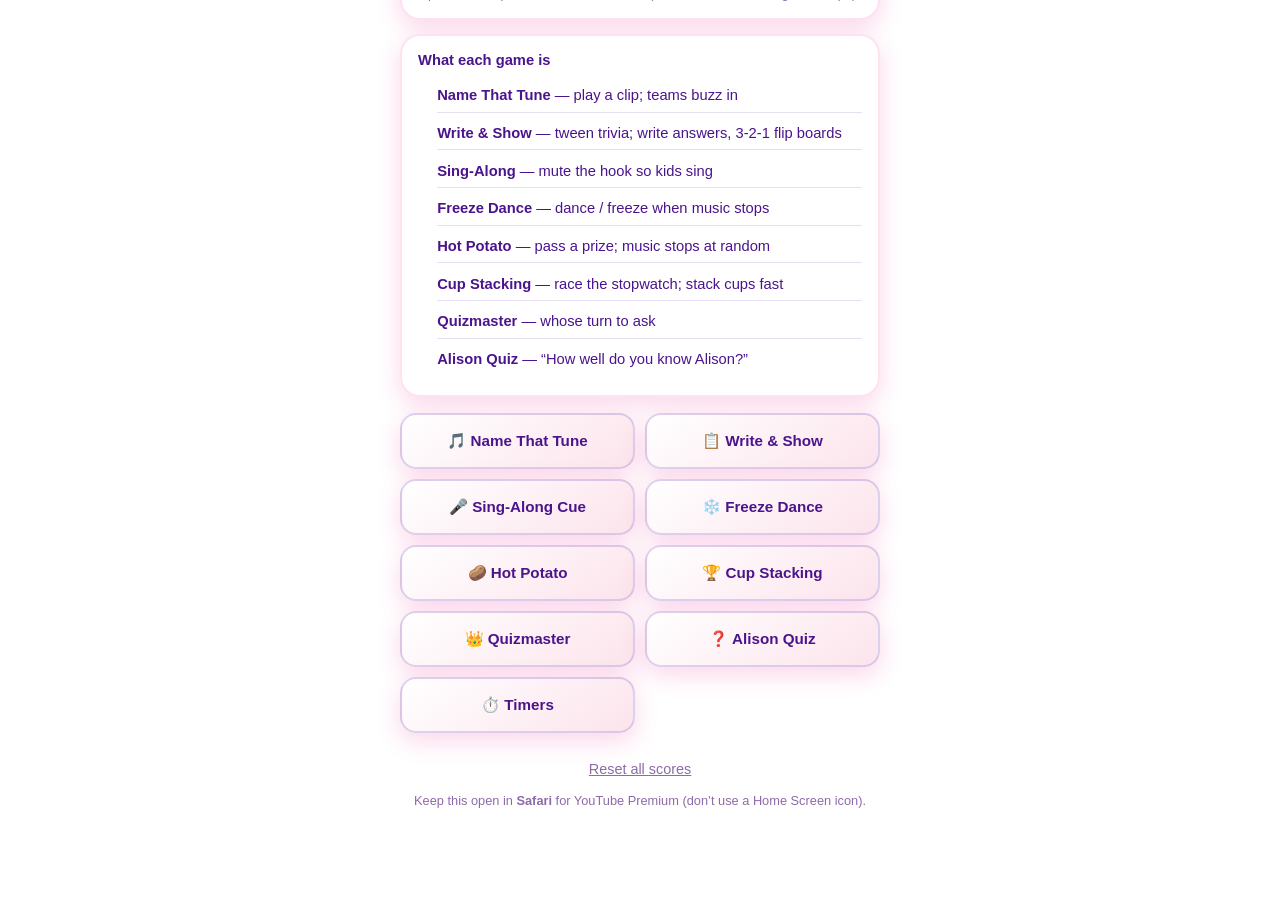
==== commit 99b607d0: "Cup Stacking race timer + hype playlist (v20)" ====
--- a/index.html
+++ b/index.html
@@ -968,6 +968,61 @@
   font-size: 0.95rem;
 }
 
+/* Cup Stacking */
+.countdown-display.cups {
+  font-variant-numeric: tabular-nums;
+  font-size: clamp(3rem, 16vw, 4.5rem);
+  color: #6a1b9a;
+}
+.countdown-display.cups.running {
+  color: #2e7d32;
+}
+.countdown-display.cups.done {
+  color: var(--danger);
+  background: #ffebee;
+}
+.cups-status {
+  text-align: center;
+  font-weight: 900;
+  font-size: 1.15rem;
+  color: var(--ink-soft);
+  margin: 0.25rem 0 0.75rem;
+}
+.cups-name-input {
+  width: 100%;
+  box-sizing: border-box;
+  padding: 12px 14px;
+  border-radius: 12px;
+  border: 2px solid rgba(155, 126, 200, 0.45);
+  font-size: 1.05rem;
+  font-weight: 700;
+  color: var(--ink);
+  background: #fff;
+}
+.cups-results {
+  list-style: none;
+  padding: 0;
+  margin: 0;
+}
+.cups-results li {
+  display: flex;
+  justify-content: space-between;
+  gap: 10px;
+  padding: 0.45rem 0;
+  border-bottom: 1px solid rgba(155, 126, 200, 0.25);
+  font-weight: 800;
+  color: var(--ink);
+}
+.cups-results li:last-child { border-bottom: 0; }
+.cups-results .cups-time {
+  font-variant-numeric: tabular-nums;
+  color: var(--pink);
+}
+.mega.danger {
+  background: linear-gradient(135deg, #c62828, #e53935);
+  color: #fff;
+}
+
 </style>
 </head>
 <body>
@@ -1022,6 +1077,7 @@
           <li><strong>Sing-Along</strong> — mute the hook so kids sing</li>
           <li><strong>Freeze Dance</strong> — dance / freeze when music stops</li>
           <li><strong>Hot Potato</strong> — pass a prize; music stops at random</li>
+          <li><strong>Cup Stacking</strong> — race the stopwatch; stack cups fast</li>
           <li><strong>Quizmaster</strong> — whose turn to ask</li>
           <li><strong>Alison Quiz</strong> — “How well do you know Alison?”</li>
         </ul>
@@ -1033,6 +1089,7 @@
         <button class="game-btn" data-view="lyrics">🎤 Sing-Along Cue</button>
         <button class="game-btn" data-view="freeze">❄️ Freeze Dance</button>
         <button class="game-btn" data-view="potato">🥔 Hot Potato</button>
+        <button class="game-btn" data-view="cups">🏆 Cup Stacking</button>
         <button class="game-btn" data-view="quizmaster">👑 Quizmaster</button>
         <button class="game-btn" data-view="trivia">❓ Alison Quiz</button>
         <button class="game-btn" data-view="timers">⏱️ Timers</button>
@@ -1263,6 +1320,48 @@
       <button type="button" id="trivia-reset" class="btn ghost">Reset quiz scores</button>
     </section>
 
+
+    <!-- CUP STACKING -->
+    <section id="view-cups" class="view">
+      <header class="view-bar">
+        <button type="button" class="back" data-view="home" aria-label="Back">←</button>
+        <h1>Cup Stacking</h1>
+      </header>
+      <div class="card how-to">
+        <p class="how-title">How to run Cup Stacking</p>
+        <ol>
+          <li>Set up cups in a pyramid / stack challenge</li>
+          <li>Tap <strong>READY</strong> then <strong>GO</strong> — 3·2·1 countdown, then timer + music start together</li>
+          <li>When they finish stacking, tap <strong>STOP</strong> — time freezes</li>
+          <li>Record the name/time on the lap list; <strong>Next racer</strong> clears timer for the next kid</li>
+          <li>Music is a separate hype playlist (not Sing-Along / Potato / Freeze)</li>
+        </ol>
+      </div>
+      <div id="cups-display" class="countdown-display timer cups">0.00</div>
+      <p id="cups-status" class="cups-status">Ready</p>
+      <p id="cups-song" class="potato-song">—</p>
+      <div class="card">
+        <label class="field-label" for="cups-name">Racer name (optional)</label>
+        <input type="text" id="cups-name" class="cups-name-input" placeholder="Name" maxlength="40" autocomplete="off" />
+      </div>
+      <div class="row-btns">
+        <button type="button" id="cups-ready" class="btn secondary">READY</button>
+        <button type="button" id="cups-go" class="mega play">▶ GO</button>
+      </div>
+      <div class="row-btns">
+        <button type="button" id="cups-stop" class="mega danger">⏹ STOP</button>
+      </div>
+      <div class="row-btns">
+        <button type="button" id="cups-reset" class="btn ghost">Reset run</button>
+        <button type="button" id="cups-next" class="btn primary">Next racer</button>
+      </div>
+      <div class="card">
+        <p class="label">Recent times</p>
+        <ol id="cups-results" class="cups-results"></ol>
+      </div>
+      <div class="music-links playlist-mini" id="cups-links"></div>
+    </section>
+
     <!-- TIMERS -->
     <section id="view-timers" class="view">
       <header class="view-bar">
@@ -1356,6 +1455,21 @@
     { id: 'f10', title: 'good 4 u', artist: 'Olivia Rodrigo', youtubeId: 'gNi_6U5Pm_o', startBias: [15, 40] },
     { id: 'f11', title: 'September', artist: 'Earth, Wind & Fire', youtubeId: 'Gs069dndIYk', startBias: [20, 55] },
     { id: 'f12', title: 'Shut Up and Dance', artist: 'WALK THE MOON', youtubeId: 'nbcCG7PkI18', startBias: [15, 45] }
+  ];
+
+  /* Cup Stacking — separate hype playlist (NOT Music Game / potato / freeze). Prefer Official / Topic. */
+  /* youtubeIds oEmbed-verified 2026-09-20 */
+  const CUP_PLAYLIST = [
+    { id: 'c1', title: 'Firework', artist: 'Katy Perry', youtubeId: 'QGJuMBdaqIw', startBias: [20, 55] },
+    { id: 'c2', title: 'Stronger (What Doesn\'t Kill You)', artist: 'Kelly Clarkson', youtubeId: 'Xn676-fLq7I', startBias: [20, 50] },
+    { id: 'c3', title: 'Believer', artist: 'Imagine Dragons', youtubeId: '7wtfhZwyrcc', startBias: [20, 55] },
+    { id: 'c4', title: 'Thunder', artist: 'Imagine Dragons', youtubeId: 'fKopy74weus', startBias: [15, 50] },
+    { id: 'c5', title: 'Call Me Maybe', artist: 'Carly Rae Jepsen', youtubeId: 'fWNaR-rxAic', startBias: [15, 45] },
+    { id: 'c6', title: 'Teenage Dream', artist: 'Katy Perry', youtubeId: '98WtmW-lfeE', startBias: [20, 50] },
+    { id: 'c7', title: "Can't Hold Us", artist: 'Macklemore & Ryan Lewis', youtubeId: '2zNSgSzhBfM', startBias: [20, 55] },
+    { id: 'c8', title: 'Break Free', artist: 'Ariana Grande', youtubeId: 'L8eRzOYhLuw', startBias: [15, 45] },
+    { id: 'c9', title: 'Calm Down', artist: 'Rema', youtubeId: 'CQLsdm1ZYAw', startBias: [20, 55] },
+    { id: 'c10', title: 'TiK ToK', artist: 'Kesha', youtubeId: 'iP6XpLQM2Cs', startBias: [15, 45] }
   ];
 
   /* Host timing cards only — NO full copyrighted lyrics */
@@ -1496,6 +1610,18 @@
   let freezeOrderIdx = 0;
   let freezeSavedMusicIndex = null;
   let freezeIndex = 0;
+  let cupMode = false;
+  let cupSong = null;
+  let cupOrder = [];
+  let cupOrderIdx = 0;
+  let cupSavedMusicIndex = null;
+  let cupIndex = 0;
+  let cupPhase = 'ready'; /* ready | countdown | running | done */
+  let cupElapsedMs = 0;
+  let cupStartWall = 0;
+  let cupRaf = null;
+  let cupCountdownTimer = null;
+  let cupResults = [];
   let timerSec = 60;
   let timerLeft = 60;
   let timerId = null;
@@ -1567,6 +1693,7 @@
   function activePlaybackSong() {
     if (potatoMode && potatoSong) return potatoSong;
     if (freezeMode && freezeSong) return freezeSong;
+    if (cupMode && cupSong) return cupSong;
     return currentSong();
   }
 
@@ -1636,6 +1763,8 @@
         titleEl.textContent = '🥔 ' + potatoSong.title + (potatoSong.artist ? ' — ' + potatoSong.artist : '');
       } else if (freezeMode && freezeSong) {
         titleEl.textContent = '❄️ ' + freezeSong.title + (freezeSong.artist ? ' — ' + freezeSong.artist : '');
+      } else if (cupMode && cupSong) {
+        titleEl.textContent = '🏆 ' + cupSong.title + (cupSong.artist ? ' — ' + cupSong.artist : '');
       } else {
         const src = hasLocal(song) ? ' · local' : '';
         titleEl.textContent = songLabel(song, state.musicIndex) + src;
@@ -1839,7 +1968,7 @@
 
   function musicPlay() {
     const song = activePlaybackSong();
-    if (!potatoMode && !freezeMode && hasLocal(song)) {
+    if (!potatoMode && !freezeMode && !cupMode && hasLocal(song)) {
       usingLocal = true;
       pauseYouTube();
       const a = ensureHtmlAudio();
@@ -1865,7 +1994,7 @@
       const st = ytPlayer.getPlayerState();
       if (st === 0 || st === 5 || st === -1 || st === undefined) {
         let startAt = 0;
-        if (freezeMode || potatoMode) {
+        if (freezeMode || potatoMode || cupMode) {
           startAt = lastYtStartSeconds > 0 ? lastYtStartSeconds : energeticStartSeconds(song);
         }
         lastYtStartSeconds = startAt;
@@ -2051,8 +2180,8 @@
   }
 
   function onPlayerStateChange(ev) {
-    if (usingLocal && !freezeMode && !potatoMode) return;
-    if (!freezeMode && !potatoMode && hasLocal(currentSong())) return;
+    if (usingLocal && !freezeMode && !potatoMode && !cupMode) return;
+    if (!freezeMode && !potatoMode && !cupMode && hasLocal(currentSong())) return;
     const s = ev.data;
     musicPlaying = s === 1 || s === 3;
     if (pendingPlay && (s === 5 || s === 3 || s === 1)) {
@@ -2064,12 +2193,12 @@
       musicPlaying = true;
     }
     /* iOS often auto-pauses "barely visible" players — re-play once during guard window */
-    if (s === 2 && (freezeMode || potatoMode) && Date.now() < freezePlayGuardUntil) {
+    if (s === 2 && (freezeMode || potatoMode || cupMode) && Date.now() < freezePlayGuardUntil) {
       try { ytPlayer.playVideo(); musicPlaying = true; } catch (_) {}
     }
     updateMiniUI();
     if (s === 0) {
-      if (freezeMode || potatoMode) {
+      if (freezeMode || potatoMode || cupMode) {
         musicPlaying = false;
         updateMiniUI();
         return;
@@ -2081,7 +2210,7 @@
 
   function onPlayerError() {
     toast('This track blocked — try next');
-    if (freezeMode || potatoMode) {
+    if (freezeMode || potatoMode || cupMode) {
       musicPlaying = false;
       updateMiniUI();
       return;
@@ -2185,6 +2314,8 @@
     if (leavingPotato) leavePotatoView();
     const leavingFreeze = id !== 'freeze' && freezeMode;
     if (leavingFreeze) leaveFreezeView();
+    const leavingCups = id !== 'cups' && cupMode;
+    if (leavingCups) leaveCupsView();
     document.querySelectorAll('.view').forEach((v) => v.classList.remove('active'));
     const view = document.getElementById('view-' + id);
     if (view) view.classList.add('active');
@@ -2202,6 +2333,10 @@
     if (id === 'potato') {
       updatePotatoSongLabel();
       updatePotatoStartLabel();
+    }
+    if (id === 'cups') {
+      enterCupMode();
+      renderCups();
     }
   }
 
@@ -2708,6 +2843,313 @@
     updateMiniUI();
   }
 
+
+  /* —— Cup Stacking race timer + hype playlist —— */
+  function formatStopwatch(ms) {
+    const total = Math.max(0, Math.floor(ms));
+    const tenthsTotal = Math.floor(total / 100); /* hundredths */
+    const mins = Math.floor(tenthsTotal / 6000);
+    const secs = Math.floor((tenthsTotal % 6000) / 100);
+    const hundredths = tenthsTotal % 100;
+    if (mins > 0) {
+      return mins + ':' + String(secs).padStart(2, '0') + '.' + String(hundredths).padStart(2, '0');
+    }
+    return secs + '.' + String(hundredths).padStart(2, '0');
+  }
+
+  function shuffleCupOrder() {
+    cupOrder = CUP_PLAYLIST.map((_, i) => i);
+    for (let i = cupOrder.length - 1; i > 0; i--) {
+      const j = Math.floor(Math.random() * (i + 1));
+      const tmp = cupOrder[i];
+      cupOrder[i] = cupOrder[j];
+      cupOrder[j] = tmp;
+    }
+    cupOrderIdx = 0;
+  }
+
+  function nextCupSong() {
+    if (!cupOrder.length || cupOrderIdx >= cupOrder.length) {
+      shuffleCupOrder();
+    }
+    const song = CUP_PLAYLIST[cupOrder[cupOrderIdx]];
+    cupOrderIdx += 1;
+    cupIndex = cupOrder[cupOrderIdx - 1];
+    return song;
+  }
+
+  function enterCupMode() {
+    if (!cupMode) {
+      cupSavedMusicIndex = state.musicIndex;
+      cupMode = true;
+      if (!cupOrder.length) shuffleCupOrder();
+    }
+  }
+
+  function loadCupVideo(song, autoplay, startSeconds) {
+    cupSong = song;
+    usingLocal = false;
+    pauseHtmlAudio();
+    updateMiniUI();
+    updateCupSongLabel();
+    const startAt = typeof startSeconds === 'number' ? startSeconds : energeticStartSeconds(song);
+    if (!autoplay) {
+      if (!musicReady || !ytPlayer) return false;
+      try {
+        ytPlayer.cueVideoById({ videoId: song.youtubeId, startSeconds: startAt });
+        return true;
+      } catch (e) {
+        return false;
+      }
+    }
+    return loadAndPlayYt(song.youtubeId, startAt);
+  }
+
+  function updateCupSongLabel() {
+    const el = document.getElementById('cups-song');
+    if (!el) return;
+    if (cupSong) {
+      el.textContent = cupSong.title + (cupSong.artist ? ' — ' + cupSong.artist : '');
+    } else {
+      el.textContent = '—';
+    }
+  }
+
+  function setCupsStatus(text) {
+    const el = document.getElementById('cups-status');
+    if (el) el.textContent = text;
+  }
+
+  function setCupsDisplay(ms, phase) {
+    const el = document.getElementById('cups-display');
+    if (!el) return;
+    el.textContent = formatStopwatch(ms);
+    el.classList.remove('running', 'done', 'pulse');
+    if (phase === 'running') el.classList.add('running');
+    if (phase === 'done') el.classList.add('done');
+  }
+
+  function stopCupRaf() {
+    if (cupRaf) {
+      cancelAnimationFrame(cupRaf);
+      cupRaf = null;
+    }
+  }
+
+  function clearCupCountdown() {
+    if (cupCountdownTimer) {
+      clearTimeout(cupCountdownTimer);
+      cupCountdownTimer = null;
+    }
+  }
+
+  function tickCupStopwatch() {
+    if (cupPhase !== 'running') return;
+    cupElapsedMs = Date.now() - cupStartWall;
+    setCupsDisplay(cupElapsedMs, 'running');
+    cupRaf = requestAnimationFrame(tickCupStopwatch);
+  }
+
+  function loadCupResultsFromStorage() {
+    try {
+      const raw = localStorage.getItem(STORAGE_KEY + '-cups');
+      if (!raw) return;
+      const parsed = JSON.parse(raw);
+      if (Array.isArray(parsed)) cupResults = parsed.slice(0, 12);
+    } catch (_) {}
+  }
+
+  function saveCupResults() {
+    try {
+      localStorage.setItem(STORAGE_KEY + '-cups', JSON.stringify(cupResults.slice(0, 12)));
+    } catch (_) {}
+  }
+
+  function renderCupResults() {
+    const ol = document.getElementById('cups-results');
+    if (!ol) return;
+    if (!cupResults.length) {
+      ol.innerHTML = '<li class="cups-empty">No times yet — race!</li>';
+      return;
+    }
+    ol.innerHTML = cupResults.map((r) =>
+      '<li><span>' + escapeHtml(r.name || 'Racer') + '</span>' +
+      '<span class="cups-time">' + escapeHtml(r.label) + '</span></li>'
+    ).join('');
+  }
+
+  function renderCups() {
+    loadCupResultsFromStorage();
+    setCupsDisplay(cupElapsedMs, cupPhase === 'done' ? 'done' : (cupPhase === 'running' ? 'running' : 'ready'));
+    if (cupPhase === 'ready') setCupsStatus('Ready');
+    else if (cupPhase === 'countdown') setCupsStatus('Countdown…');
+    else if (cupPhase === 'running') setCupsStatus('Running');
+    else if (cupPhase === 'done') setCupsStatus('Done');
+    updateCupSongLabel();
+    renderCupResults();
+    const links = document.getElementById('cups-links');
+    if (links) {
+      links.innerHTML = CUP_PLAYLIST.map((s, i) =>
+        '<button type="button" class="music-link" data-cup-index="' + i + '">' + escapeHtml(s.title) + '</button>'
+      ).join('');
+      links.querySelectorAll('[data-cup-index]').forEach((btn) => {
+        btn.onclick = () => {
+          enterCupMode();
+          const idx = Number(btn.dataset.cupIndex);
+          const song = CUP_PLAYLIST[idx];
+          if (!song) return;
+          cupIndex = idx;
+          cupSong = song;
+          updateCupSongLabel();
+          updateMiniUI();
+          /* Preview only cues — race music starts on GO */
+          if (cupPhase === 'ready' || cupPhase === 'done') {
+            const startAt = energeticStartSeconds(song);
+            if (musicReady && ytPlayer) {
+              try { ytPlayer.cueVideoById({ videoId: song.youtubeId, startSeconds: startAt }); } catch (_) {}
+            }
+          }
+        };
+      });
+    }
+  }
+
+  function cupsReady() {
+    clearCupCountdown();
+    stopCupRaf();
+    musicPause();
+    cupPhase = 'ready';
+    cupElapsedMs = 0;
+    setCupsDisplay(0, 'ready');
+    setCupsStatus('Ready');
+    tryVibrate(30);
+  }
+
+  function startCupRaceMusicAndTimer() {
+    enterCupMode();
+    musicUnmute();
+    const song = cupSong || nextCupSong();
+    cupSong = song;
+    const startAt = energeticStartSeconds(song);
+    loadCupVideo(song, true, startAt);
+    cupPhase = 'running';
+    cupStartWall = Date.now();
+    cupElapsedMs = 0;
+    setCupsDisplay(0, 'running');
+    setCupsStatus('GO!');
+    setTimeout(() => { if (cupPhase === 'running') setCupsStatus('Running'); }, 600);
+    stopCupRaf();
+    cupRaf = requestAnimationFrame(tickCupStopwatch);
+    tryVibrate([40, 40, 80]);
+  }
+
+  function cupsGo() {
+    if (cupPhase === 'countdown' || cupPhase === 'running') return;
+    enterCupMode();
+    clearCupCountdown();
+    stopCupRaf();
+    musicPause(); /* no music during countdown */
+    cupPhase = 'countdown';
+    cupElapsedMs = 0;
+    setCupsDisplay(0, 'ready');
+    const steps = ['3', '2', '1', 'GO!'];
+    let i = 0;
+    function tick() {
+      if (cupPhase !== 'countdown') return;
+      const step = steps[i];
+      setCupsStatus(step);
+      const disp = document.getElementById('cups-display');
+      if (disp) {
+        disp.textContent = step === 'GO!' ? '0.00' : step;
+        disp.classList.remove('running', 'done', 'pulse');
+        void disp.offsetWidth;
+        disp.classList.add('pulse');
+      }
+      tryVibrate(step === 'GO!' ? [40, 40, 80] : 40);
+      i += 1;
+      if (i < steps.length) {
+        cupCountdownTimer = setTimeout(tick, 900);
+      } else {
+        cupCountdownTimer = setTimeout(() => {
+          if (cupPhase === 'countdown') startCupRaceMusicAndTimer();
+        }, 200);
+      }
+    }
+    tick();
+  }
+
+  function cupsStop() {
+    if (cupPhase !== 'running' && cupPhase !== 'countdown') return;
+    clearCupCountdown();
+    if (cupPhase === 'countdown') {
+      cupPhase = 'ready';
+      setCupsDisplay(0, 'ready');
+      setCupsStatus('Ready');
+      musicPause();
+      return;
+    }
+    stopCupRaf();
+    cupElapsedMs = Date.now() - cupStartWall;
+    cupPhase = 'done';
+    setCupsDisplay(cupElapsedMs, 'done');
+    setCupsStatus('Done — ' + formatStopwatch(cupElapsedMs));
+    musicPause();
+    tryVibrate([80, 40, 120]);
+  }
+
+  function cupsReset() {
+    clearCupCountdown();
+    stopCupRaf();
+    musicPause();
+    cupPhase = 'ready';
+    cupElapsedMs = 0;
+    setCupsDisplay(0, 'ready');
+    setCupsStatus('Ready');
+  }
+
+  function cupsNextRacer() {
+    if (cupElapsedMs > 0 && (cupPhase === 'done' || cupPhase === 'running')) {
+      if (cupPhase === 'running') {
+        stopCupRaf();
+        cupElapsedMs = Date.now() - cupStartWall;
+        musicPause();
+      }
+      const nameEl = document.getElementById('cups-name');
+      const name = (nameEl && nameEl.value.trim()) || 'Racer';
+      const label = formatStopwatch(cupElapsedMs);
+      cupResults.unshift({ name: name, timeMs: cupElapsedMs, label: label });
+      if (cupResults.length > 12) cupResults = cupResults.slice(0, 12);
+      saveCupResults();
+      renderCupResults();
+      if (nameEl) nameEl.value = '';
+      toast('Saved ' + name + ' — ' + label);
+    }
+    clearCupCountdown();
+    stopCupRaf();
+    musicPause();
+    cupPhase = 'ready';
+    cupElapsedMs = 0;
+    setCupsDisplay(0, 'ready');
+    setCupsStatus('Ready');
+    /* advance to next song for next racer */
+    cupSong = null;
+    updateCupSongLabel();
+  }
+
+  function leaveCupsView() {
+    clearCupCountdown();
+    stopCupRaf();
+    const wasMode = cupMode;
+    cupMode = false;
+    cupSong = null;
+    musicPause();
+    if (wasMode && cupSavedMusicIndex != null) {
+      loadTrack(cupSavedMusicIndex, false);
+    }
+    cupSavedMusicIndex = null;
+    updateMiniUI();
+  }
+
   /* —— Wire events —— */
   function safeOn(id, event, handler) {
     const el = document.getElementById(id);
@@ -2914,6 +3356,12 @@
     safeOn('potato-start', 'click', startPotato);
     safeOn('potato-stop', 'click', stopPotato);
     safeOn('potato-reset', 'click', resetPotato);
+
+    safeOn('cups-ready', 'click', cupsReady);
+    safeOn('cups-go', 'click', cupsGo);
+    safeOn('cups-stop', 'click', cupsStop);
+    safeOn('cups-reset', 'click', cupsReset);
+    safeOn('cups-next', 'click', cupsNextRacer);
 
     /* Quizmaster */
     safeOn('qm-next', 'click', () => {
